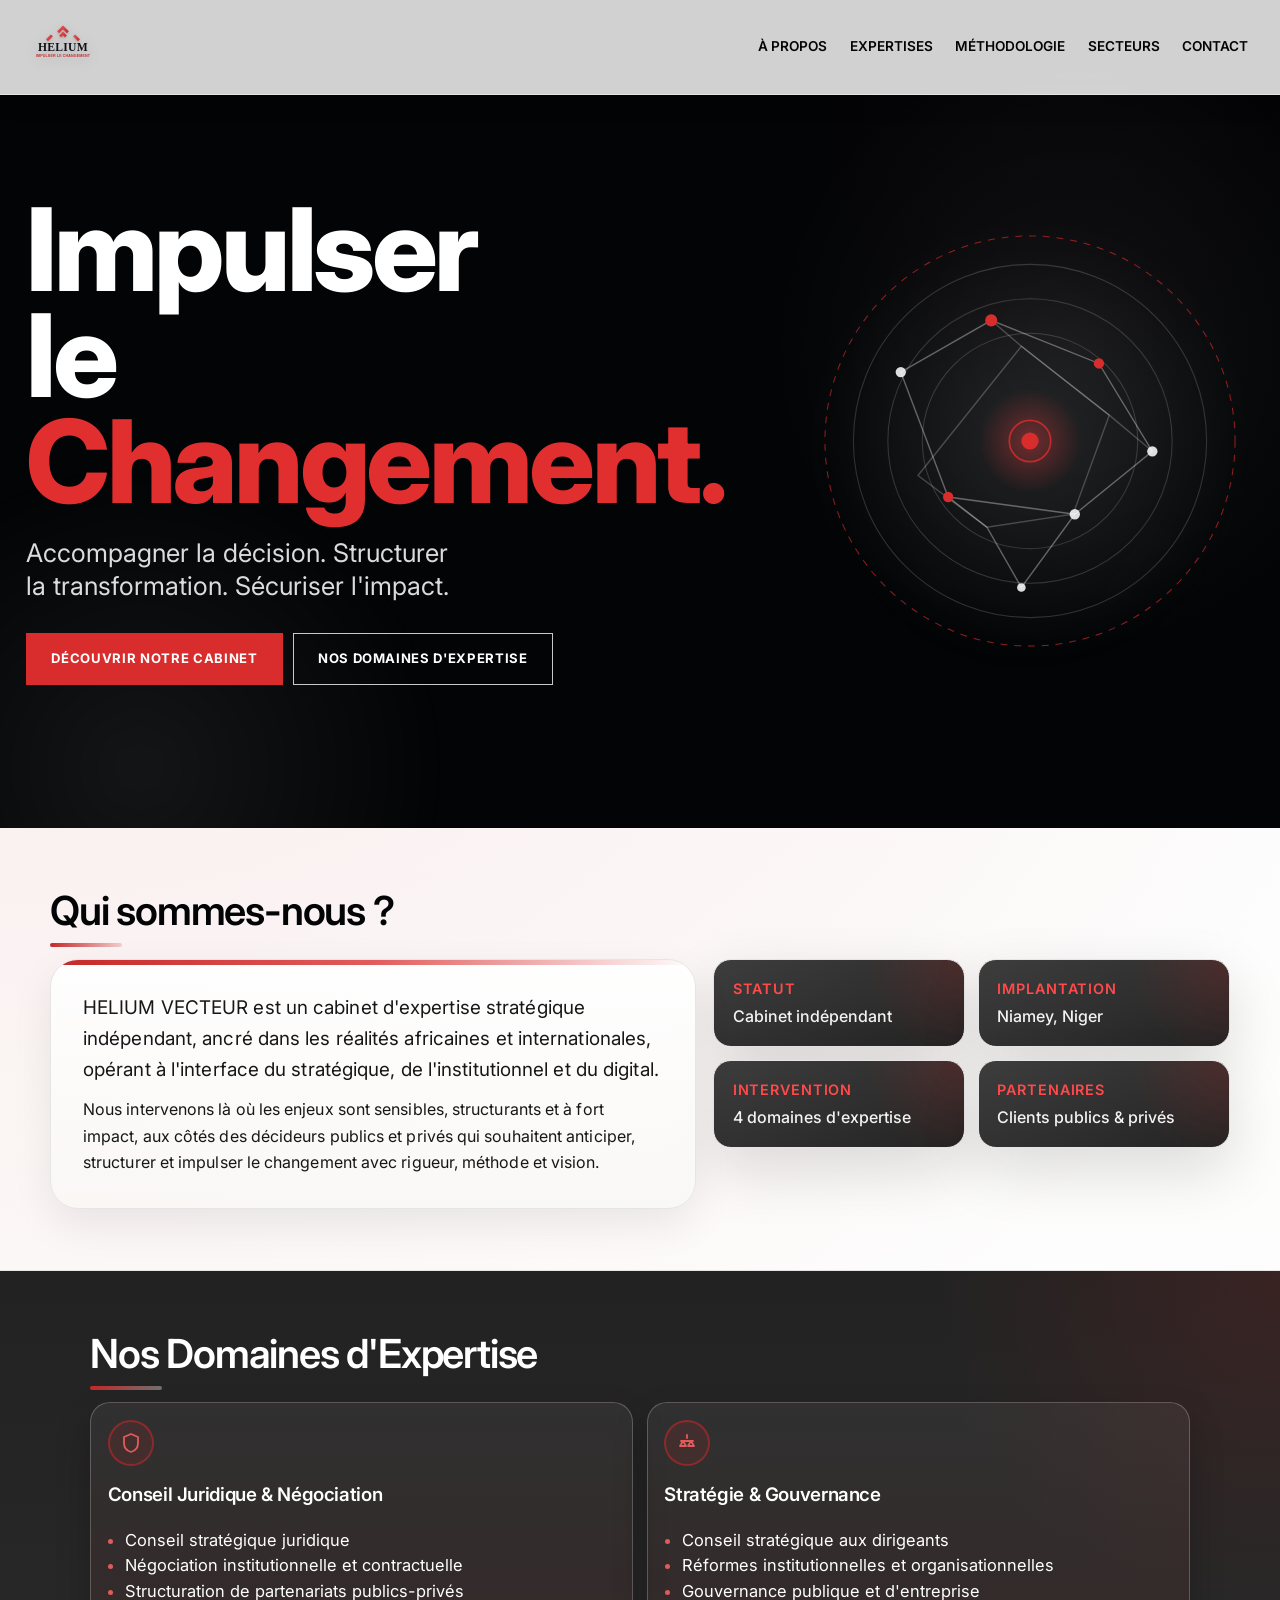
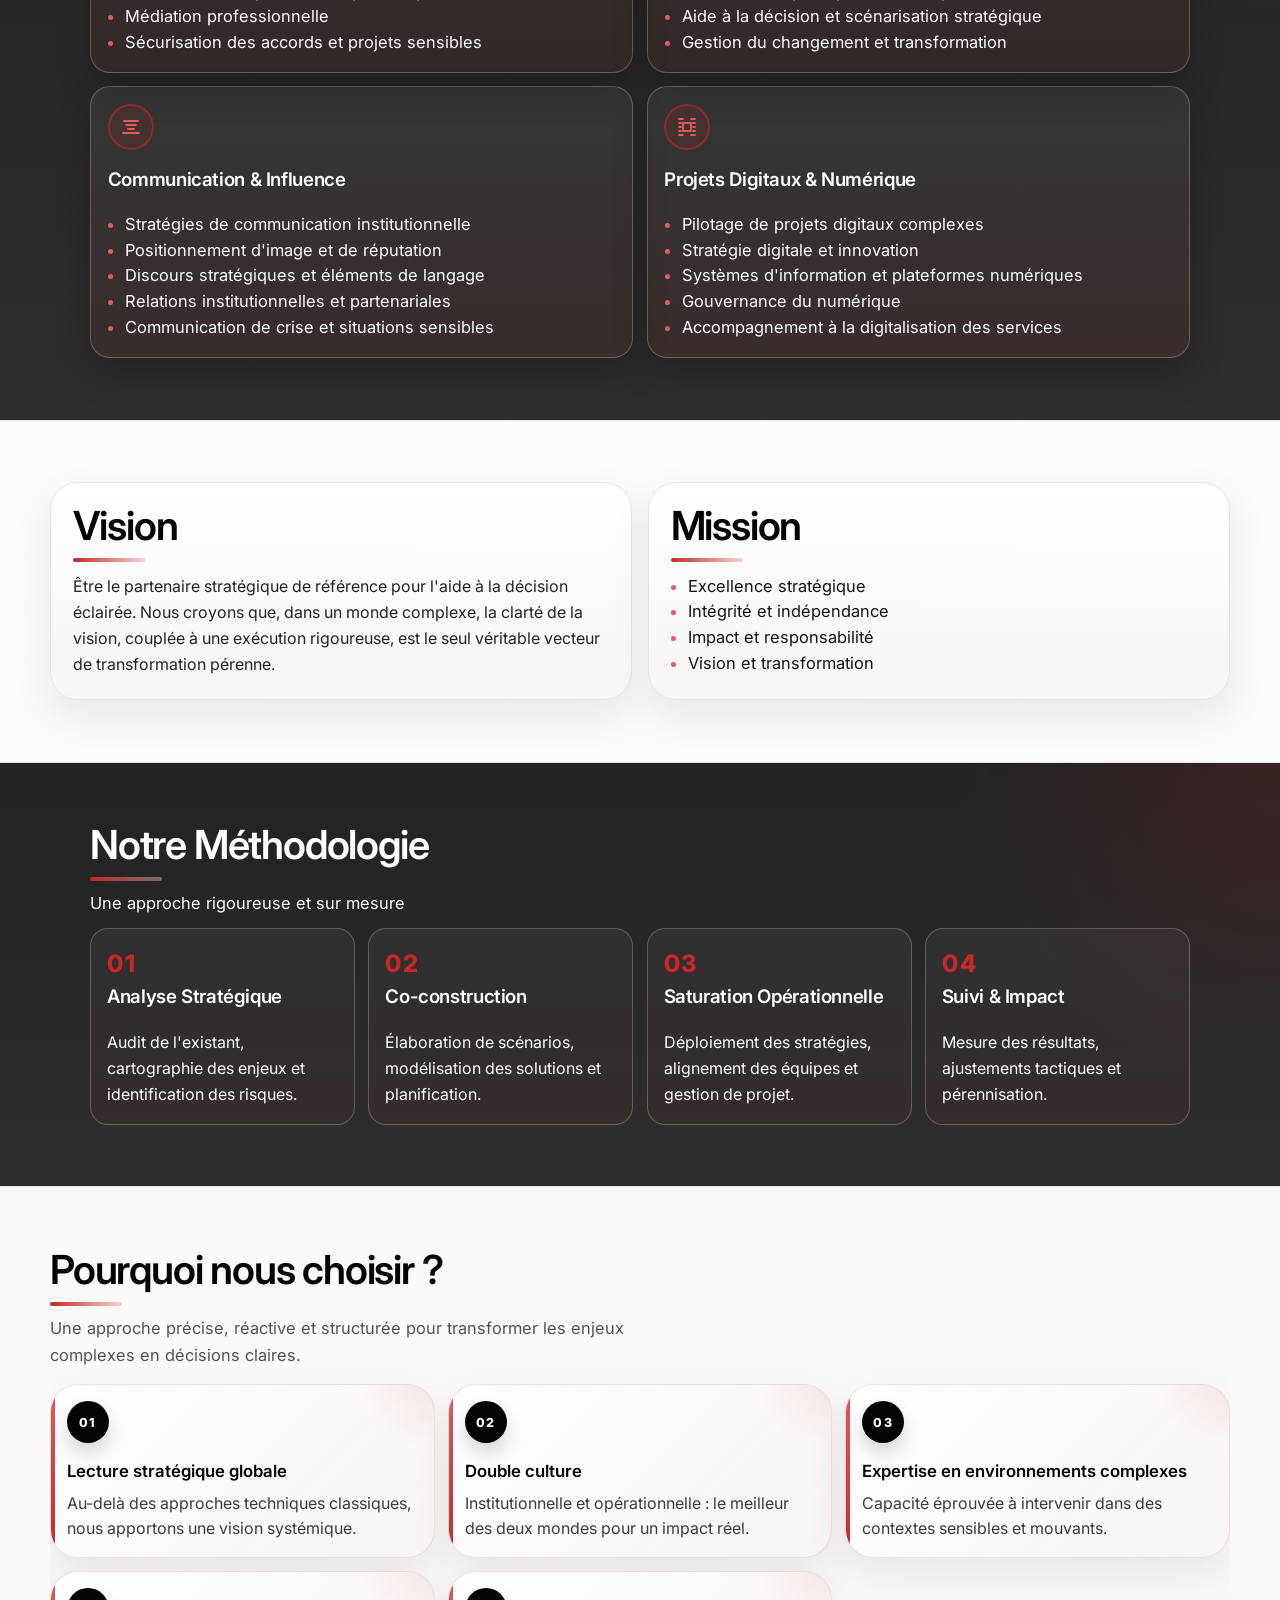
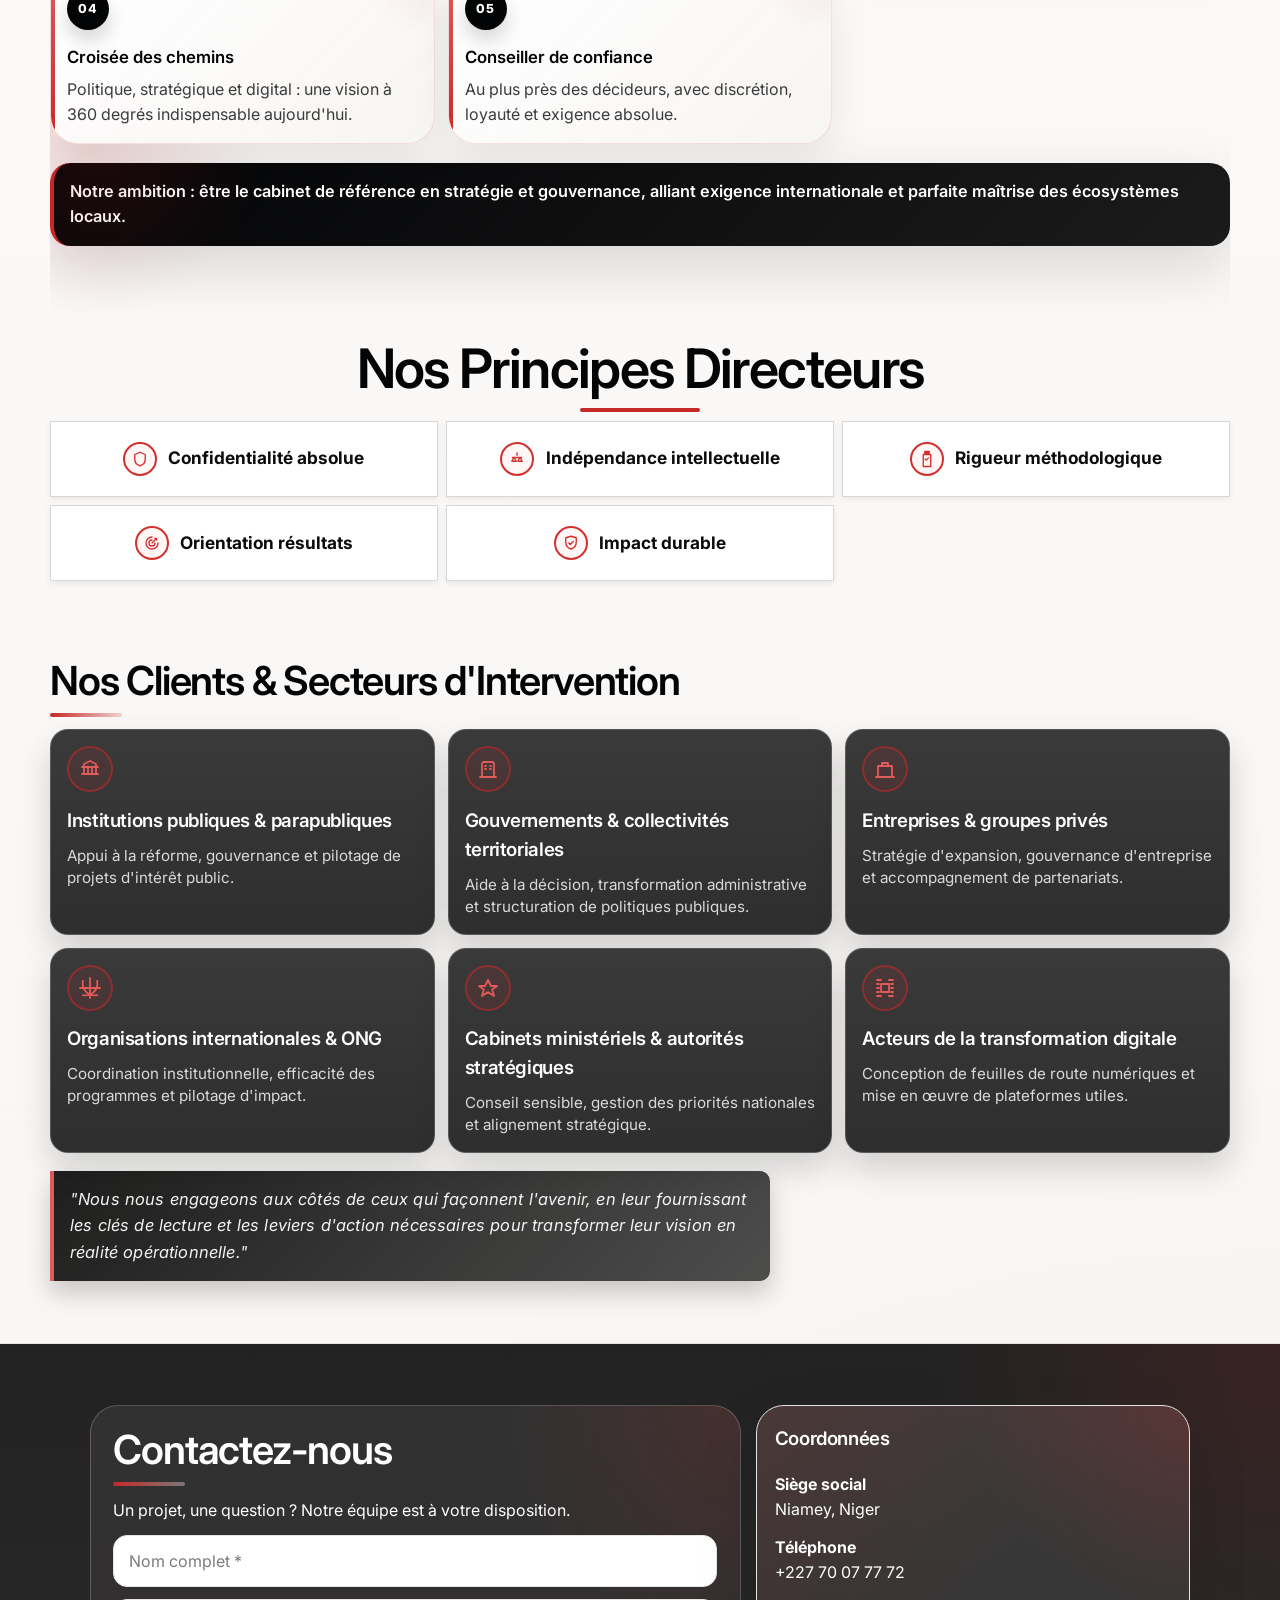
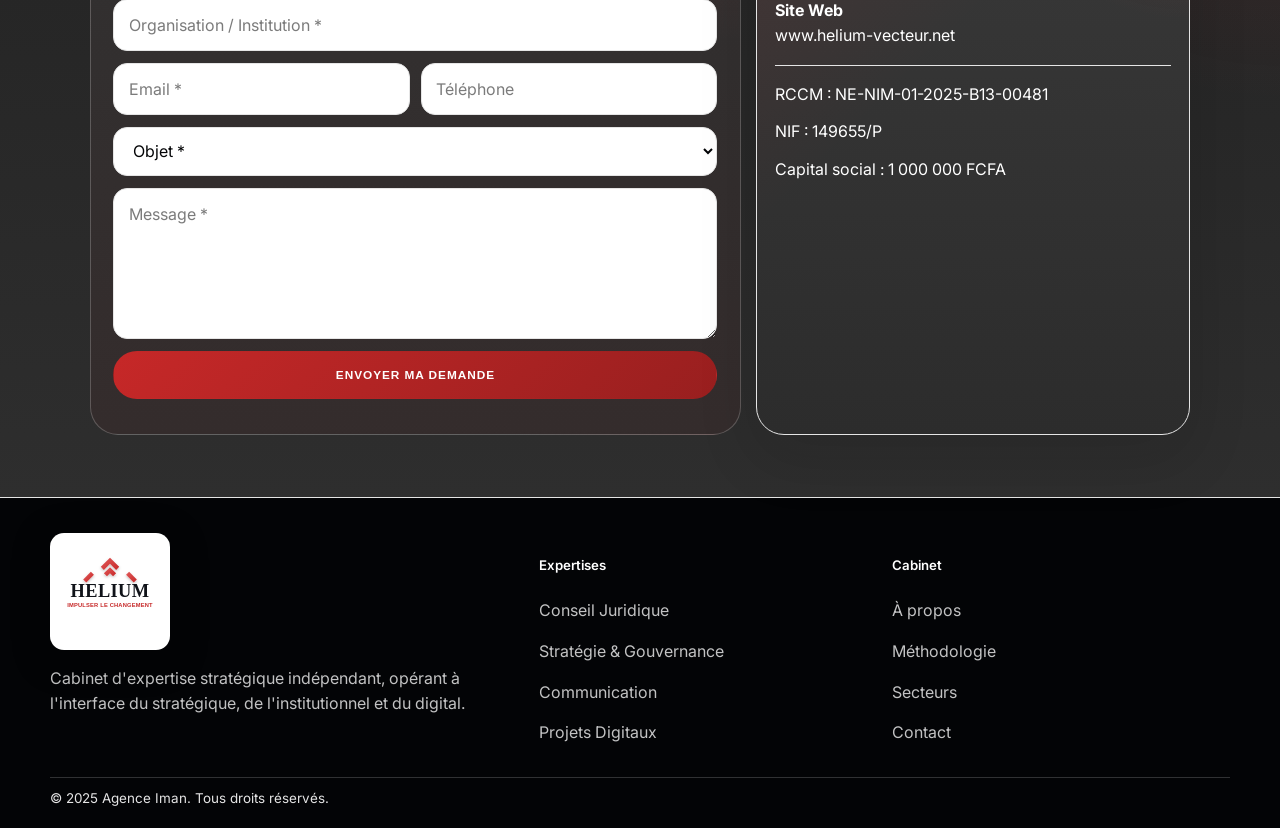
==== index.html @ 46fba385 "changement index" ====
<!doctype html>
<html lang="fr">
  <head>
    <meta charset="UTF-8" />
    <meta name="viewport" content="width=device-width, initial-scale=1.0" />
    <title>HELIUM VECTEUR</title>
    <meta name="description" content="HELIUM VECTEUR accompagne les institutions et entreprises en conseil stratégique, gouvernance, communication d'influence et transformation digitale." />
    <meta name="robots" content="index, follow" />
    <meta name="author" content="HELIUM VECTEUR" />
    <meta name="theme-color" content="#030406" />
    <meta property="og:type" content="website" />
    <meta property="og:locale" content="fr_FR" />
    <meta property="og:site_name" content="HELIUM VECTEUR" />
    <meta property="og:title" content="HELIUM VECTEUR | Conseil stratégique, gouvernance et projets digitaux" />
    <meta property="og:description" content="Cabinet d'expertise stratégique indépendant basé à Niamey, Niger." />
    <meta property="og:image" content="./logo-helium.svg" />
    <meta name="twitter:card" content="summary_large_image" />
    <meta name="twitter:title" content="HELIUM VECTEUR" />
    <meta name="twitter:description" content="Conseil stratégique, gouvernance et transformation digitale." />
    <meta name="twitter:image" content="./logo-helium.svg" />
    <link rel="canonical" href="https://www.helium-vecteur.net/" />
    <link rel="icon" type="image/svg+xml" href="./logo-helium.svg" />
    <link rel="shortcut icon" href="./logo-helium.svg" />
    <link rel="dns-prefetch" href="https://fonts.googleapis.com" />
    <link rel="dns-prefetch" href="https://fonts.gstatic.com" />
    <link rel="preconnect" href="https://fonts.googleapis.com" />
    <link rel="preconnect" href="https://fonts.gstatic.com" crossorigin />
    <link href="https://fonts.googleapis.com/css2?family=Inter:wght@400;600;700;800&display=swap" rel="stylesheet" />
    <link rel="stylesheet" href="./helium.css" />
  </head>
  <body>
    <a class="skip-link" href="#main-content">Aller au contenu principal</a>
    <header class="topbar">
      <div class="brand" aria-label="HELIUM VECTEUR">
        <img src="./logo-helium.svg" alt="Logo HELIUM" class="brand-logo" width="62" height="62" fetchpriority="high" decoding="async" />
      </div>
      <nav class="menu" id="menu" aria-label="Navigation principale">
        <a href="#about">À propos</a>
        <a href="#expertise">Expertises</a>
        <a href="#method">Méthodologie</a>
        <a href="#sectors">Secteurs</a>
        <a href="#contact">Contact</a>
      </nav>
      <button class="menu-btn" id="menuBtn" type="button" aria-label="Ouvrir le menu" aria-controls="menu" aria-expanded="false">=</button>
    </header>

    <main id="main-content">
      <section class="hero">
        <div class="hero-overlay"></div>
        <div class="hero-shell reveal">
          <div class="hero-copy">
            <h1>
              <span>Impulser</span>
              <span>le</span>
              <span class="hero-accent">Changement.</span>
            </h1>
            <p class="hero-lead">Accompagner la décision. Structurer la transformation. Sécuriser l'impact.</p>
            <div class="cta-row">
              <a href="#about" class="btn btn-solid">Découvrir notre cabinet</a>
              <a href="#expertise" class="btn btn-outline">Nos domaines d'expertise</a>
            </div>
          </div>
          <div class="hero-visual" aria-hidden="true">
            <svg viewBox="0 0 520 520" class="hero-network">
              <defs>
                <radialGradient id="heroGlow" cx="50%" cy="50%" r="50%">
                  <stop offset="0%" stop-color="#ff4040" stop-opacity="0.36" />
                  <stop offset="100%" stop-color="#ff4040" stop-opacity="0" />
                </radialGradient>
              </defs>
              <circle cx="260" cy="260" r="238" class="network-ring network-ring-main" />
              <circle cx="260" cy="260" r="205" class="network-ring" />
              <circle cx="260" cy="260" r="165" class="network-ring" />
              <circle cx="260" cy="260" r="125" class="network-ring" />
              <path d="M110 180 L215 120 L340 170 L402 272 L312 345 L165 325 Z" class="network-link" />
              <path d="M130 300 L210 360 L310 345 L352 230 L250 150 L130 300 Z" class="network-link network-link-soft" />
              <path d="M165 325 L210 360 L250 430 L312 345" class="network-link" />
              <path d="M215 120 L250 150 L352 230 L402 272" class="network-link network-link-soft" />
              <circle cx="260" cy="260" r="60" fill="url(#heroGlow)" />
              <circle cx="260" cy="260" r="24" class="network-target" />
              <circle cx="260" cy="260" r="10" class="network-node network-node-red" />
              <circle cx="110" cy="180" r="6" class="network-node" />
              <circle cx="215" cy="120" r="7" class="network-node network-node-red" />
              <circle cx="340" cy="170" r="6" class="network-node network-node-red" />
              <circle cx="402" cy="272" r="6" class="network-node" />
              <circle cx="312" cy="345" r="6" class="network-node" />
              <circle cx="165" cy="325" r="6" class="network-node network-node-red" />
              <circle cx="250" cy="430" r="5" class="network-node" />
            </svg>
          </div>
        </div>
      </section>

      <section id="about" class="block reveal">
        <h2>Qui sommes-nous ?</h2>
        <div class="about-grid">
          <div>
            <p>HELIUM VECTEUR est un cabinet d'expertise stratégique indépendant, ancré dans les réalités africaines et internationales, opérant à l'interface du stratégique, de l'institutionnel et du digital.</p>
            <p>Nous intervenons là où les enjeux sont sensibles, structurants et à fort impact, aux côtés des décideurs publics et privés qui souhaitent anticiper, structurer et impulser le changement avec rigueur, méthode et vision.</p>
          </div>
          <div class="stats">
            <article><h3>Statut</h3><p>Cabinet indépendant</p></article>
            <article><h3>Implantation</h3><p>Niamey, Niger</p></article>
            <article><h3>Intervention</h3><p>4 domaines d'expertise</p></article>
            <article><h3>Partenaires</h3><p>Clients publics & privés</p></article>
          </div>
        </div>
      </section>

      <section id="expertise" class="block reveal alt-bg">
        <h2>Nos Domaines d'Expertise</h2>
        <div class="card-grid">
          <article class="card">
            <span class="expert-icon" aria-hidden="true"><svg viewBox="0 0 24 24" class="section-icon-svg"><path d="M12 3l7 3v6c0 4.3-2.7 7.8-7 9-4.3-1.2-7-4.7-7-9V6l7-3z" fill="none" stroke="currentColor" stroke-width="1.8" stroke-linecap="round" stroke-linejoin="round"/></svg></span>
            <h3>Conseil Juridique & Négociation</h3>
            <ul>
              <li>Conseil stratégique juridique</li>
              <li>Négociation institutionnelle et contractuelle</li>
              <li>Structuration de partenariats publics-privés</li>
              <li>Médiation professionnelle</li>
              <li>Sécurisation des accords et projets sensibles</li>
            </ul>
          </article>
          <article class="card">
            <span class="expert-icon" aria-hidden="true"><svg viewBox="0 0 24 24" class="section-icon-svg"><path d="M12 4v3M6 10h12M8 10l-3 5h6l-3-5zm8 0l-3 5h6l-3-5z" fill="none" stroke="currentColor" stroke-width="1.8" stroke-linecap="round" stroke-linejoin="round"/></svg></span>
            <h3>Stratégie & Gouvernance</h3>
            <ul>
              <li>Conseil stratégique aux dirigeants</li>
              <li>Réformes institutionnelles et organisationnelles</li>
              <li>Gouvernance publique et d'entreprise</li>
              <li>Aide à la décision et scénarisation stratégique</li>
              <li>Gestion du changement et transformation</li>
            </ul>
          </article>
          <article class="card">
            <span class="expert-icon" aria-hidden="true"><svg viewBox="0 0 24 24" class="section-icon-svg"><path d="M5 6h14M7 10h10M9 14h6M4 18h16" fill="none" stroke="currentColor" stroke-width="1.8" stroke-linecap="round" stroke-linejoin="round"/></svg></span>
            <h3>Communication & Influence</h3>
            <ul>
              <li>Stratégies de communication institutionnelle</li>
              <li>Positionnement d'image et de réputation</li>
              <li>Discours stratégiques et éléments de langage</li>
              <li>Relations institutionnelles et partenariales</li>
              <li>Communication de crise et situations sensibles</li>
            </ul>
          </article>
          <article class="card">
            <span class="expert-icon" aria-hidden="true"><svg viewBox="0 0 24 24" class="section-icon-svg"><path d="M8 8h8v8H8zM4 4h4M16 4h4M4 20h4M16 20h4M4 8h2M4 12h2M4 16h2M18 8h2M18 12h2M18 16h2" fill="none" stroke="currentColor" stroke-width="1.8" stroke-linecap="round" stroke-linejoin="round"/></svg></span>
            <h3>Projets Digitaux & Numérique</h3>
            <ul>
              <li>Pilotage de projets digitaux complexes</li>
              <li>Stratégie digitale et innovation</li>
              <li>Systèmes d'information et plateformes numériques</li>
              <li>Gouvernance du numérique</li>
              <li>Accompagnement à la digitalisation des services</li>
            </ul>
          </article>
        </div>
      </section>

      <section class="vision block reveal">
        <div>
          <h2>Vision</h2>
          <p>Être le partenaire stratégique de référence pour l'aide à la décision éclairée. Nous croyons que, dans un monde complexe, la clarté de la vision, couplée à une exécution rigoureuse, est le seul véritable vecteur de transformation pérenne.</p>
        </div>
        <div>
          <h2>Mission</h2>
          <ul class="check-list">
            <li>Excellence stratégique</li>
            <li>Intégrité et indépendance</li>
            <li>Impact et responsabilité</li>
            <li>Vision et transformation</li>
          </ul>
        </div>
      </section>

      <section id="method" class="block reveal alt-bg">
        <h2>Notre Méthodologie</h2>
        <p class="subtitle">Une approche rigoureuse et sur mesure</p>
        <div class="steps">
          <article class="step"><span>01</span><h3>Analyse Stratégique</h3><p>Audit de l'existant, cartographie des enjeux et identification des risques.</p></article>
          <article class="step"><span>02</span><h3>Co-construction</h3><p>Élaboration de scénarios, modélisation des solutions et planification.</p></article>
          <article class="step"><span>03</span><h3>Saturation Opérationnelle</h3><p>Déploiement des stratégies, alignement des équipes et gestion de projet.</p></article>
          <article class="step"><span>04</span><h3>Suivi & Impact</h3><p>Mesure des résultats, ajustements tactiques et pérennisation.</p></article>
        </div>
      </section>

      <section class="block reveal why-section">
        <h2>Pourquoi nous choisir ?</h2>
        <p class="subtitle why-subtitle">Une approche précise, réactive et structurée pour transformer les enjeux complexes en décisions claires.</p>
        <div class="why-grid why-motion">
          <article class="why-card"><span class="why-index">01</span><h3>Lecture stratégique globale</h3><p>Au-delà des approches techniques classiques, nous apportons une vision systémique.</p></article>
          <article class="why-card"><span class="why-index">02</span><h3>Double culture</h3><p>Institutionnelle et opérationnelle : le meilleur des deux mondes pour un impact réel.</p></article>
          <article class="why-card"><span class="why-index">03</span><h3>Expertise en environnements complexes</h3><p>Capacité éprouvée à intervenir dans des contextes sensibles et mouvants.</p></article>
          <article class="why-card"><span class="why-index">04</span><h3>Croisée des chemins</h3><p>Politique, stratégique et digital : une vision à 360 degrés indispensable aujourd'hui.</p></article>
          <article class="why-card"><span class="why-index">05</span><h3>Conseiller de confiance</h3><p>Au plus près des décideurs, avec discrétion, loyauté et exigence absolue.</p></article>
        </div>
        <h3 class="ambition">Notre ambition : être le cabinet de référence en stratégie et gouvernance, alliant exigence internationale et parfaite maîtrise des écosystèmes locaux.</h3>
      </section>

      <section class="block reveal principles-section">
        <h2>Nos Principes Directeurs</h2>
        <div class="pill-grid principles-grid">
          <div class="pill principle-card">
            <span class="principle-icon" aria-hidden="true">
              <svg viewBox="0 0 24 24" class="principle-icon-svg"><path d="M12 3l7 3v6c0 4.3-2.7 7.8-7 9-4.3-1.2-7-4.7-7-9V6l7-3z" fill="none" stroke="currentColor" stroke-width="1.8" stroke-linecap="round" stroke-linejoin="round"/></svg>
            </span>
            Confidentialité absolue
          </div>
          <div class="pill principle-card">
            <span class="principle-icon" aria-hidden="true">
              <svg viewBox="0 0 24 24" class="principle-icon-svg"><path d="M12 4v3M6 10h12M8 10l-3 5h6l-3-5zm8 0l-3 5h6l-3-5z" fill="none" stroke="currentColor" stroke-width="1.8" stroke-linecap="round" stroke-linejoin="round"/></svg>
            </span>
            Indépendance intellectuelle
          </div>
          <div class="pill principle-card">
            <span class="principle-icon" aria-hidden="true">
              <svg viewBox="0 0 24 24" class="principle-icon-svg"><path d="M9 4h6M9 2h6v4H9zM7 6h10v16H7zM9.5 12l1.5 1.5 3-3" fill="none" stroke="currentColor" stroke-width="1.8" stroke-linecap="round" stroke-linejoin="round"/></svg>
            </span>
            Rigueur méthodologique
          </div>
          <div class="pill principle-card">
            <span class="principle-icon" aria-hidden="true">
              <svg viewBox="0 0 24 24" class="principle-icon-svg"><path d="M12 4a8 8 0 108 8" fill="none" stroke="currentColor" stroke-width="1.8" stroke-linecap="round" stroke-linejoin="round"/><path d="M12 8a4 4 0 104 4" fill="none" stroke="currentColor" stroke-width="1.8" stroke-linecap="round" stroke-linejoin="round"/><path d="M12 12l6-6M16 6h2v2" fill="none" stroke="currentColor" stroke-width="1.8" stroke-linecap="round" stroke-linejoin="round"/></svg>
            </span>
            Orientation résultats
          </div>
          <div class="pill principle-card">
            <span class="principle-icon" aria-hidden="true">
              <svg viewBox="0 0 24 24" class="principle-icon-svg"><path d="M12 20c4.5-1.6 7-5.4 7-9.5V5l-7-2-7 2v5.5c0 4.1 2.5 7.9 7 9.5z" fill="none" stroke="currentColor" stroke-width="1.8" stroke-linecap="round" stroke-linejoin="round"/><path d="M9 12l2 2 4-4" fill="none" stroke="currentColor" stroke-width="1.8" stroke-linecap="round" stroke-linejoin="round"/></svg>
            </span>
            Impact durable
          </div>
        </div>
      </section>

      <section id="sectors" class="block reveal">
        <h2>Nos Clients & Secteurs d'Intervention</h2>
        <div class="sector-grid">
          <article class="sector-card">
            <span class="sector-icon" aria-hidden="true"><svg viewBox="0 0 24 24" class="section-icon-svg"><path d="M4 10h16M6 10V7l6-3 6 3v3M6 10v7M10 10v7M14 10v7M18 10v7M4 17h16" fill="none" stroke="currentColor" stroke-width="1.8" stroke-linecap="round" stroke-linejoin="round"/></svg></span>
            <h3>Institutions publiques & parapubliques</h3>
            <p>Appui à la réforme, gouvernance et pilotage de projets d'intérêt public.</p>
          </article>
          <article class="sector-card">
            <span class="sector-icon" aria-hidden="true"><svg viewBox="0 0 24 24" class="section-icon-svg"><path d="M6 20V7a2 2 0 012-2h8a2 2 0 012 2v13M4 20h16M9 9h1M14 9h1M9 12h1M14 12h1" fill="none" stroke="currentColor" stroke-width="1.8" stroke-linecap="round" stroke-linejoin="round"/></svg></span>
            <h3>Gouvernements & collectivités territoriales</h3>
            <p>Aide à la décision, transformation administrative et structuration de politiques publiques.</p>
          </article>
          <article class="sector-card">
            <span class="sector-icon" aria-hidden="true"><svg viewBox="0 0 24 24" class="section-icon-svg"><path d="M3 20h18M5 20V9h14v11M9 9V6h6v3" fill="none" stroke="currentColor" stroke-width="1.8" stroke-linecap="round" stroke-linejoin="round"/></svg></span>
            <h3>Entreprises & groupes privés</h3>
            <p>Stratégie d'expansion, gouvernance d'entreprise et accompagnement de partenariats.</p>
          </article>
          <article class="sector-card">
            <span class="sector-icon" aria-hidden="true"><svg viewBox="0 0 24 24" class="section-icon-svg"><path d="M12 2v20M2 12h20M4.9 4.9a12 12 0 0014.2 14.2M19.1 4.9A12 12 0 014.9 19.1" fill="none" stroke="currentColor" stroke-width="1.8" stroke-linecap="round" stroke-linejoin="round"/></svg></span>
            <h3>Organisations internationales & ONG</h3>
            <p>Coordination institutionnelle, efficacité des programmes et pilotage d'impact.</p>
          </article>
          <article class="sector-card">
            <span class="sector-icon" aria-hidden="true"><svg viewBox="0 0 24 24" class="section-icon-svg"><path d="M12 4l3 6h6l-4.8 3.5L18 20l-6-4-6 4 1.8-6.5L3 10h6z" fill="none" stroke="currentColor" stroke-width="1.8" stroke-linecap="round" stroke-linejoin="round"/></svg></span>
            <h3>Cabinets ministériels & autorités stratégiques</h3>
            <p>Conseil sensible, gestion des priorités nationales et alignement stratégique.</p>
          </article>
          <article class="sector-card">
            <span class="sector-icon" aria-hidden="true"><svg viewBox="0 0 24 24" class="section-icon-svg"><path d="M8 8h8v8H8zM4 4h4M16 4h4M4 20h4M16 20h4M4 8h2M4 12h2M4 16h2M18 8h2M18 12h2M18 16h2" fill="none" stroke="currentColor" stroke-width="1.8" stroke-linecap="round" stroke-linejoin="round"/></svg></span>
            <h3>Acteurs de la transformation digitale</h3>
            <p>Conception de feuilles de route numériques et mise en œuvre de plateformes utiles.</p>
          </article>
        </div>
        <p class="quote">"Nous nous engageons aux côtés de ceux qui façonnent l'avenir, en leur fournissant les clés de lecture et les leviers d'action nécessaires pour transformer leur vision en réalité opérationnelle."</p>
      </section>

      <section id="contact" class="block reveal contact alt-bg">
        <div>
          <h2>Contactez-nous</h2>
          <p>Un projet, une question ? Notre équipe est à votre disposition.</p>
          <form class="contact-form" id="contactForm" action="https://formsubmit.co/iissaka@outlook.com" method="POST" aria-describedby="contactFeedback">
            <input type="hidden" name="_captcha" value="false" />
            <input type="hidden" name="_template" value="table" />
            <input type="hidden" name="_cc" value="ismail.issa@helium-vecteur.net" />
            <input type="hidden" name="_subject" id="contactMailSubject" value="[HELIUM] Nouvelle demande" />
            <input type="hidden" name="_replyto" id="contactReplyTo" value="" />
            <label class="visually-hidden" for="fullName">Nom complet</label>
            <input id="fullName" type="text" name="fullName" placeholder="Nom complet *" autocomplete="name" required />
            <label class="visually-hidden" for="organization">Organisation / Institution</label>
            <input id="organization" type="text" name="organization" placeholder="Organisation / Institution *" autocomplete="organization" required />
            <div class="inline">
              <label class="visually-hidden" for="email">Email</label>
              <input id="email" type="email" name="email" placeholder="Email *" autocomplete="email" required />
              <label class="visually-hidden" for="phone">Téléphone</label>
              <input id="phone" type="tel" name="phone" placeholder="Téléphone" autocomplete="tel" />
            </div>
            <label class="visually-hidden" for="subject">Objet</label>
            <select id="subject" name="subject" required>
              <option value="">Objet *</option>
              <option>Conseil stratégique</option>
              <option>Gouvernance</option>
              <option>Projet digital</option>
              <option>Partenariat</option>
            </select>
            <label class="visually-hidden" for="message">Message</label>
            <textarea id="message" name="message" placeholder="Message *" rows="5" required></textarea>
            <button type="submit" class="btn btn-solid">Envoyer ma demande</button>
            <p id="contactFeedback" class="contact-feedback" aria-live="polite" role="status"></p>
          </form>
        </div>

        <aside class="contact-card">
          <h3>Coordonnées</h3>
          <p><strong>Siège social</strong><br />Niamey, Niger</p>
          <p><strong>Téléphone</strong><br />+227 70 07 77 72</p>
          <p><strong>Site Web</strong><br />www.helium-vecteur.net</p>
          <hr />
          <p>RCCM : NE-NIM-01-2025-B13-00481</p>
          <p>NIF : 149655/P</p>
          <p>Capital social : 1 000 000 FCFA</p>
        </aside>
      </section>
    </main>

    <footer>
      <div class="footer-grid">
        <div>
          <img src="./logo-helium.svg" alt="Logo HELIUM" class="footer-logo" width="120" height="54" loading="lazy" decoding="async" />
          <p>Cabinet d'expertise stratégique indépendant, opérant à l'interface du stratégique, de l'institutionnel et du digital.</p>
        </div>
        <div>
          <h5>Expertises</h5>
          <p>Conseil Juridique</p>
          <p>Stratégie & Gouvernance</p>
          <p>Communication</p>
          <p>Projets Digitaux</p>
        </div>
        <div>
          <h5>Cabinet</h5>
          <p>À propos</p>
          <p>Méthodologie</p>
          <p>Secteurs</p>
          <p>Contact</p>
        </div>
      </div>
      <div class="copy">© 2025 Agence Iman. Tous droits réservés.</div>
    </footer>

    <script type="application/ld+json">
      {
        "@context": "https://schema.org",
        "@type": "Organization",
        "name": "HELIUM VECTEUR",
        "url": "https://www.helium-vecteur.net",
        "logo": "https://www.helium-vecteur.net/logo-helium.svg",
        "email": "ismail.issa@helium-vecteur.net",
        "telephone": "+22770077772",
        "address": {
          "@type": "PostalAddress",
          "addressLocality": "Niamey",
          "addressCountry": "NE"
        }
      }
    </script>

    <script src="./helium.js"></script>
  </body>
</html>
---- helium.css ----
:root {
  --helium-red: #c62828;
  --helium-red-deep: #991f1f;
  --helium-red-soft: #e25b5b;
  --helium-red-pale: #f8d9d9;
  --black-main: #030406;
  --black-soft: #030406;
  --white: #ffffff;
  --white-soft: #faf8f6;
  --anthracite: #2e2e2e;
  --anthracite-soft: #3a3a3a;
  --gray-light: #e5e5e5;
  --gray-mid: #b7b7b7;
  --text-900: #111317;
  --text-700: #2e2e2e;
  --line: #e5e5e5;
  --shadow-soft: 0 16px 40px rgba(11, 11, 11, 0.08);
  --shadow-card: 0 22px 60px rgba(11, 11, 11, 0.14);
  --radius-lg: 28px;
  --radius-md: 18px;
  --content-max: 1180px;
  --hero-max: 1040px;
  --red-glass-light: rgba(198, 40, 40, 0.08);
  --red-glass-mid: rgba(198, 40, 40, 0.12);
  --red-glass-strong: rgba(198, 40, 40, 0.18);
}

* {
  box-sizing: border-box;
}

html,
body {
  margin: 0;
  padding: 0;
  width: 100%;
  scroll-behavior: smooth;
  -webkit-text-size-adjust: 100%;
  overflow-x: clip;
}

body {
  background:
    radial-gradient(circle at top left, rgba(198, 40, 40, 0.12), transparent 28%),
    radial-gradient(circle at bottom right, rgba(198, 40, 40, 0.06), transparent 24%),
    linear-gradient(180deg, #ffffff 0%, #f7f5f3 100%);
  color: var(--text-900);
  font-family: "Inter", "Helvetica Neue", Arial, sans-serif;
  font-weight: 400;
  line-height: 1.55;
  text-rendering: optimizeLegibility;
  -webkit-font-smoothing: antialiased;
  -moz-osx-font-smoothing: grayscale;
  font-synthesis: none;
}

h2,
h3,
h4,
h5,
.brand,
.menu a {
  font-weight: 600;
}

a {
  color: inherit;
  text-decoration: none;
}

.skip-link {
  position: fixed;
  top: 0.5rem;
  left: 0.5rem;
  z-index: 999;
  padding: 0.55rem 0.8rem;
  border-radius: 10px;
  background: var(--black-main);
  color: var(--white);
  border: 1px solid rgba(255, 255, 255, 0.25);
  transform: translateY(-140%);
  transition: transform 0.2s ease;
}

.skip-link:focus-visible {
  transform: translateY(0);
}

.visually-hidden {
  position: absolute;
  width: 1px;
  height: 1px;
  padding: 0;
  margin: -1px;
  overflow: hidden;
  clip: rect(0, 0, 0, 0);
  white-space: nowrap;
  border: 0;
}

:focus-visible {
  outline: 3px solid rgba(198, 40, 40, 0.55);
  outline-offset: 2px;
}

::selection {
  background: var(--helium-red);
  color: var(--white);
}

img {
  max-width: 100%;
  display: block;
}

svg {
  max-width: 100%;
  height: auto;
}

.topbar {
  position: fixed;
  inset: 0 0 auto;
  z-index: 20;
  display: flex;
  align-items: center;
  justify-content: space-between;
  padding: 1rem clamp(1rem, 3vw, 2rem);
  backdrop-filter: blur(10px);
  background: rgba(255, 255, 255, 0.82);
  border-bottom: 1px solid var(--line);
  box-shadow: 0 8px 30px rgba(11, 11, 11, 0.04);
}

.brand {
  display: inline-flex;
  align-items: center;
  gap: 0.6rem;
  font-size: 0.9rem;
  letter-spacing: 0.28em;
  font-weight: 700;
  color: var(--helium-red);
}

.brand-logo {
  width: 62px;
  height: 62px;
  object-fit: contain;
  filter: drop-shadow(0 4px 7px rgba(0, 0, 0, 0.15));
}

.menu {
  display: flex;
  gap: 1.4rem;
  font-size: 0.85rem;
  text-transform: uppercase;
  align-items: center;
}

.menu a {
  position: relative;
  color: var(--black-soft);
}

.menu a:hover {
  color: var(--helium-red);
}

.menu a:focus-visible {
  color: var(--helium-red);
}

.menu a::after {
  content: "";
  position: absolute;
  left: 0;
  bottom: -4px;
  width: 100%;
  height: 2px;
  transform: scaleX(0);
  transform-origin: left;
  transition: transform 0.2s ease;
  background: var(--helium-red);
}

.menu a:hover::after {
  transform: scaleX(1);
}

.menu-btn {
  display: none;
  border: 1px solid var(--line);
  background: var(--white);
  color: var(--black-main);
  width: 38px;
  height: 38px;
  border-radius: 10px;
  font-size: 1.1rem;
  box-shadow: 0 8px 18px rgba(11, 11, 11, 0.08);
}

.hero {
  background: var(--black-main);
  min-height: 92vh;
  display: grid;
  align-items: center;
  padding: 7.6rem 1.25rem 4.2rem;
  position: relative;
  overflow: hidden;
}

.hero::before,
.hero::after {
  content: "";
  position: absolute;
  border-radius: 999px;
  pointer-events: none;
}

.hero::before {
  width: 760px;
  height: 760px;
  background: radial-gradient(circle, rgba(198, 40, 40, 0.2) 0%, transparent 70%);
  top: -260px;
  right: -220px;
  filter: blur(6px);
}

.hero::after {
  width: 640px;
  height: 640px;
  background: radial-gradient(circle, rgba(229, 229, 229, 0.08) 0%, transparent 68%);
  bottom: -260px;
  left: -180px;
  filter: blur(8px);
}

.hero-overlay {
  position: absolute;
  inset: 0;
  background:
    radial-gradient(circle at 84% 42%, rgba(255, 255, 255, 0.05), transparent 26%),
    linear-gradient(104deg, rgba(3, 4, 6, 0.98) 0%, rgba(3, 4, 6, 0.88) 56%, rgba(3, 4, 6, 0.98) 100%);
}

.hero-shell {
  position: relative;
  z-index: 1;
  width: min(1380px, 100% - 0.8rem);
  margin: 0 auto;
  display: grid;
  grid-template-columns: minmax(0, 1fr) minmax(300px, 470px);
  align-items: center;
  gap: clamp(1.2rem, 3vw, 2.8rem);
}

.hero-copy {
  color: var(--white);
  max-width: 700px;
}

.hero h1 {
  margin: 0;
  display: flex;
  flex-direction: column;
  gap: 0.02em;
  font-size: clamp(3.1rem, 9vw, 7.4rem);
  line-height: 0.9;
  letter-spacing: -0.03em;
  font-weight: 800;
  max-width: 8ch;
  text-wrap: balance;
}

.hero-accent {
  color: #e12f2f;
}

.hero-lead {
  max-width: 28ch;
  margin-top: 1.5rem;
  font-size: clamp(1.08rem, 2vw, 2.28rem);
  line-height: 1.28;
  color: rgba(255, 255, 255, 0.92);
  text-wrap: pretty;
}

.cta-row {
  margin-top: 1.85rem;
  display: flex;
  flex-wrap: wrap;
  gap: 0.65rem;
}

.hero .btn {
  border-radius: 0;
  min-height: 52px;
  padding: 0.92rem 1.5rem;
  border-width: 1px;
  font-size: 0.82rem;
  letter-spacing: 0.05em;
}

.hero .btn-solid {
  background: #d92c2c;
}

.hero .btn-outline {
  border-color: rgba(255, 255, 255, 0.78);
  background: transparent;
}

.hero-visual {
  position: relative;
  width: clamp(300px, 35vw, 470px);
  aspect-ratio: 1 / 1;
  justify-self: end;
  border-radius: 999px;
  display: grid;
  place-items: center;
  background: radial-gradient(circle, rgba(255, 255, 255, 0.1) 0%, rgba(3, 4, 6, 0) 70%);
}

.hero-network {
  width: 100%;
  height: 100%;
  filter: drop-shadow(0 14px 26px rgba(0, 0, 0, 0.38));
}

.network-ring {
  fill: none;
  stroke: rgba(255, 255, 255, 0.16);
  stroke-width: 1.2;
}

.network-ring-main {
  stroke: rgba(217, 44, 44, 0.65);
  stroke-dasharray: 8 8;
}

.network-link {
  fill: none;
  stroke: rgba(255, 255, 255, 0.34);
  stroke-width: 1.6;
}

.network-link-soft {
  stroke: rgba(255, 255, 255, 0.22);
}

.network-target {
  fill: none;
  stroke: rgba(217, 44, 44, 0.82);
  stroke-width: 2;
}

.network-node {
  fill: rgba(255, 255, 255, 0.86);
}

.network-node-red {
  fill: #d92c2c;
}

.btn {
  display: inline-flex;
  justify-content: center;
  align-items: center;
  border-radius: 999px;
  padding: 0.8rem 1.2rem;
  text-transform: uppercase;
  letter-spacing: 0.08em;
  font-size: 0.74rem;
  font-weight: 700;
  border: 1px solid transparent;
  min-height: 48px;
  transition: transform 0.2s ease, background-color 0.2s ease, border-color 0.2s ease, box-shadow 0.2s ease;
}

.btn:hover {
  transform: translateY(-3px);
  box-shadow: 0 14px 30px rgba(0, 0, 0, 0.18);
}

.btn:focus-visible {
  transform: none;
}

.btn-solid {
  background: linear-gradient(135deg, var(--helium-red) 0%, var(--helium-red-deep) 100%);
  color: var(--white);
}

.btn-outline {
  border-color: rgba(255, 255, 255, 0.45);
  color: var(--white);
  background: rgba(255, 255, 255, 0.04);
}

.btn-outline:hover {
  border-color: var(--white);
  background: rgba(255, 255, 255, 0.1);
}

.block {
  width: min(var(--content-max), 100% - 2.4rem);
  margin: 0 auto;
  padding: clamp(2.35rem, 5.2vw, 3.85rem) 0;
}

.block h2 {
  font-size: clamp(1.65rem, 4.2vw, 2.5rem);
  margin: 0 0 0.75rem;
  color: var(--black-main);
  letter-spacing: -0.03em;
  line-height: 1.05;
}

.block h2::after {
  content: "";
  display: block;
  width: 72px;
  height: 4px;
  margin-top: 0.7rem;
  border-radius: 999px;
  background: linear-gradient(90deg, var(--helium-red), rgba(198, 40, 40, 0.18));
}

.alt-bg h2::after {
  background: linear-gradient(90deg, var(--helium-red), rgba(255, 255, 255, 0.35));
}

.block > p,
.block li,
.block .quote {
  font-size: clamp(0.98rem, 1.3vw, 1.03rem);
}

main p {
  margin: 0 0 0.7rem;
  line-height: 1.62;
  text-wrap: pretty;
  color: rgba(11, 11, 11, 0.9);
}

main p:last-child {
  margin-bottom: 0;
}

.alt-bg p,
.sector-card p,
.contact-card p,
.hero-copy > p {
  color: rgba(255, 255, 255, 0.86);
}

.about-grid {
  display: grid;
  grid-template-columns: 1.25fr 1fr;
  gap: 1.1rem;
  align-items: start;
}

.about-grid > div:first-child {
  background:
    linear-gradient(180deg, rgba(255, 255, 255, 0.96), rgba(250, 248, 246, 0.92)),
    linear-gradient(135deg, var(--red-glass-light), transparent 55%);
  border: 1px solid var(--line);
  border-radius: var(--radius-lg);
  padding: clamp(1.25rem, 3vw, 2rem);
  box-shadow: var(--shadow-soft);
  position: relative;
  overflow: hidden;
}

.about-grid > div:first-child::before {
  content: "";
  position: absolute;
  inset: 0 0 auto 0;
  height: 5px;
  background: linear-gradient(90deg, var(--helium-red), var(--helium-red-soft), transparent);
}

.about-grid > div:first-child p:first-child {
  font-size: clamp(1.05rem, 1.9vw, 1.18rem);
}

.about-grid > div:first-child p {
  color: #171717;
  line-height: 1.65;
  letter-spacing: 0.005em;
}

.stats {
  display: grid;
  grid-template-columns: repeat(2, minmax(120px, 1fr));
  gap: 0.8rem;
}

.stats article {
  border: 1px solid var(--line);
  border-radius: var(--radius-md);
  background:
    radial-gradient(circle at top right, rgba(198, 40, 40, 0.2), transparent 38%),
    linear-gradient(155deg, #3d3d3d 0%, #232323 100%);
  color: var(--white);
  padding: 1.15rem;
  box-shadow: var(--shadow-card);
  transition: transform 0.2s ease, border-color 0.2s ease, background 0.25s ease, box-shadow 0.25s ease;
}

.stats article:hover,
.card:hover,
.step:hover,
.sector-card:hover,
.contact-card:hover {
  transform: translateY(-4px);
  border-color: rgba(198, 40, 40, 0.4);
}

.stats article:hover,
.card:hover,
.step:hover,
.sector-card:hover,
.contact-card:hover {
  background: linear-gradient(180deg, var(--helium-red-soft) 0%, var(--helium-red) 55%, var(--helium-red-deep) 100%);
  box-shadow: 0 26px 60px rgba(198, 40, 40, 0.28);
}

.stats article:hover h3,
.card:hover h3,
.step:hover span,
.sector-card:hover h3,
.contact-card:hover h3 {
  color: var(--white);
}

.stats h3 {
  margin: 0;
  font-size: 0.9rem;
  text-transform: uppercase;
  letter-spacing: 0.06em;
  color: #ff4a4a;
}

.stats p {
  margin: 0.3rem 0 0;
  color: rgba(255, 255, 255, 0.94);
  font-weight: 500;
  line-height: 1.4;
}

.alt-bg {
  width: 100%;
  max-width: none;
  padding-inline: max(calc((100% - 1100px) / 2), 1.2rem);
  background:
    radial-gradient(circle at right top, rgba(198, 40, 40, 0.14), transparent 24%),
    linear-gradient(180deg, #222222 0%, var(--anthracite) 100%);
  color: var(--white);
  border-top: 1px solid var(--line);
  border-bottom: 1px solid var(--line);
}

.alt-bg h2,
.alt-bg h3,
.alt-bg p,
.alt-bg li {
  color: var(--white);
}

.card-grid,
.why-grid,
.steps,
.sector-grid,
.pill-grid {
  display: grid;
  gap: 0.82rem;
}

.card-grid {
  grid-template-columns: repeat(2, minmax(250px, 1fr));
}

.card {
  background: linear-gradient(180deg, rgba(255, 255, 255, 0.06), rgba(198, 40, 40, 0.08));
  color: var(--white);
  border: 1px solid rgba(229, 229, 229, 0.26);
  border-radius: calc(var(--radius-md) + 2px);
  padding: 1.05rem;
  box-shadow: 0 16px 34px rgba(0, 0, 0, 0.22);
  transition: transform 0.2s ease, border-color 0.2s ease, background 0.25s ease, box-shadow 0.25s ease;
}

.expert-icon,
.sector-icon {
  width: 46px;
  height: 46px;
  display: inline-flex;
  align-items: center;
  justify-content: center;
  border-radius: 999px;
  border: 2px solid rgba(198, 40, 40, 0.55);
  background: rgba(198, 40, 40, 0.12);
  color: var(--helium-red-soft);
}

.section-icon-svg {
  width: 24px;
  height: 24px;
}

.card .expert-icon {
  margin-bottom: 0.9rem;
}

.card li::marker,
.check-list li::marker {
  color: var(--helium-red-soft);
}

.card h3,
.step h3,
.sector-card h3,
.contact-card h3 {
  margin-top: 0;
  letter-spacing: -0.02em;
}

.card ul {
  padding-left: 1.1rem;
  margin: 0.75rem 0 0;
}

.vision {
  display: grid;
  gap: 1rem;
  grid-template-columns: repeat(2, minmax(220px, 1fr));
}

.vision > div {
  padding: clamp(1rem, 2.1vw, 1.35rem);
  border: 1px solid var(--line);
  border-radius: var(--radius-lg);
  background:
    linear-gradient(180deg, rgba(255, 255, 255, 1), rgba(248, 246, 243, 0.96)),
    linear-gradient(135deg, rgba(198, 40, 40, 0.06), transparent 58%);
  box-shadow: var(--shadow-soft);
}

.check-list {
  margin: 0;
  padding-left: 1.1rem;
}

.subtitle {
  color: var(--gray-light);
  margin-top: -0.2rem;
}

.steps {
  grid-template-columns: repeat(4, minmax(170px, 1fr));
}

.step {
  background: linear-gradient(180deg, rgba(255, 255, 255, 0.045), rgba(198, 40, 40, 0.06));
  color: var(--white);
  border: 1px solid rgba(229, 229, 229, 0.26);
  border-radius: var(--radius-md);
  padding: 1rem;
  min-height: 100%;
  transition: transform 0.2s ease, border-color 0.2s ease, background 0.25s ease, box-shadow 0.25s ease;
}

.step span {
  display: inline-block;
  color: var(--helium-red);
  font-size: 1.5rem;
  font-weight: 800;
  letter-spacing: 0.08em;
}

.why-grid {
  grid-template-columns: repeat(3, minmax(220px, 1fr));
}

.why-section {
  position: relative;
  overflow: hidden;
}

.why-section::before {
  content: "";
  position: absolute;
  inset: auto auto 0 -140px;
  width: 360px;
  height: 360px;
  border-radius: 50%;
  background: radial-gradient(circle, rgba(198, 40, 40, 0.14) 0%, transparent 68%);
  pointer-events: none;
}

.why-subtitle {
  max-width: 64ch;
  margin-bottom: 1rem;
  color: rgba(11, 11, 11, 0.7);
}

.why-motion {
  position: relative;
}

.why-card {
  position: relative;
  overflow: hidden;
  border: 1px solid rgba(198, 40, 40, 0.14);
  border-radius: var(--radius-lg);
  background:
    linear-gradient(135deg, rgba(255, 255, 255, 0.98), rgba(247, 245, 243, 0.94)),
    linear-gradient(180deg, rgba(198, 40, 40, 0.04), transparent 60%);
  padding: 1rem 1rem 1rem 1rem;
  box-shadow: var(--shadow-soft);
  transform: translateY(0);
  transition: transform 0.28s ease, box-shadow 0.28s ease, border-color 0.28s ease, background 0.28s ease;
  animation: whyRise 0.72s cubic-bezier(0.2, 0.8, 0.2, 1) both;
}

.why-card::before {
  content: "";
  position: absolute;
  inset: 0 auto 0 0;
  width: 4px;
  background: linear-gradient(180deg, var(--helium-red-soft), var(--helium-red));
}

.why-card::after {
  content: "";
  position: absolute;
  width: 140px;
  height: 140px;
  right: -60px;
  top: -70px;
  border-radius: 50%;
  background: radial-gradient(circle, rgba(198, 40, 40, 0.12) 0%, transparent 62%);
  opacity: 0.7;
  transform: scale(1);
  transition: transform 0.4s ease, opacity 0.4s ease;
  pointer-events: none;
}

.why-card:hover {
  transform: translateY(-8px) scale(1.01);
  border-color: rgba(198, 40, 40, 0.35);
  box-shadow: 0 24px 52px rgba(11, 11, 11, 0.14);
  background:
    linear-gradient(135deg, rgba(255, 255, 255, 1), rgba(250, 248, 246, 0.98)),
    linear-gradient(180deg, rgba(198, 40, 40, 0.08), transparent 56%);
}

.why-card:hover::after {
  transform: scale(1.15);
  opacity: 1;
}

.why-index {
  display: inline-flex;
  align-items: center;
  justify-content: center;
  min-width: 42px;
  height: 42px;
  padding: 0 0.55rem;
  margin-bottom: 0.9rem;
  border-radius: 999px;
  background: var(--black-main);
  color: var(--white);
  font-size: 0.78rem;
  font-weight: 800;
  letter-spacing: 0.12em;
  box-shadow: 0 10px 18px rgba(11, 11, 11, 0.16);
}

.why-card h3 {
  margin: 0 0 0.45rem;
  color: var(--black-main);
  font-size: 1.05rem;
}

.why-card p {
  margin: 0;
  color: rgba(11, 11, 11, 0.8);
  line-height: 1.55;
}

.why-card:nth-child(1) {
  transform: translateY(0);
  animation-delay: 0.05s;
}

.why-card:nth-child(2) {
  transform: translateY(12px);
  animation-delay: 0.12s;
}

.why-card:nth-child(3) {
  transform: translateY(4px);
  animation-delay: 0.19s;
}

.why-card:nth-child(4) {
  transform: translateY(10px);
  animation-delay: 0.26s;
}

.why-card:nth-child(5) {
  transform: translateY(2px);
  animation-delay: 0.33s;
}

.why-card:hover:nth-child(2),
.why-card:hover:nth-child(4) {
  transform: translateY(-8px) scale(1.01);
}

@keyframes whyRise {
  from {
    opacity: 0;
    transform: translateY(18px) scale(0.98);
  }

  to {
    opacity: 1;
    transform: translateY(0) scale(1);
  }
}

.ambition {
  margin-top: 1.2rem;
  background: linear-gradient(135deg, var(--black-main) 0%, #1b1b1b 100%);
  color: var(--white);
  border-radius: calc(var(--radius-md) + 2px);
  padding: 1rem;
  font-size: 1.02rem;
  border-left: 4px solid var(--helium-red);
  box-shadow: var(--shadow-card);
}

.pill-grid {
  grid-template-columns: repeat(5, minmax(130px, 1fr));
}

.pill {
  border: 1px solid rgba(198, 40, 40, 0.28);
  border-radius: 999px;
  text-align: center;
  padding: 0.68rem 0.85rem;
  font-size: 0.9rem;
  background: linear-gradient(180deg, rgba(255, 255, 255, 0.07), rgba(198, 40, 40, 0.08));
  color: var(--white);
}

.principles-section {
  width: 100%;
  max-width: none;
  padding-inline: max(calc((100% - var(--content-max)) / 2), 1.2rem);
  background: transparent;
}

.principles-section.block {
  padding-top: clamp(0.65rem, 1.3vw, 1rem);
  padding-bottom: clamp(0.7rem, 1.4vw, 1.1rem);
}

.principles-section h2 {
  text-align: center;
  margin-bottom: 0.55rem;
  font-size: clamp(2.1rem, 4.8vw, 3.4rem);
}

.principles-section h2::after {
  margin-inline: auto;
  width: 120px;
  height: 4px;
  background: #c62828;
}

.principles-grid {
  grid-template-columns: repeat(3, minmax(220px, 1fr));
  gap: 0.52rem;
}

.principle-card {
  background: #ffffff;
  color: #0b0b0b;
  border: 1px solid #d8d8d8;
  border-radius: 0;
  min-height: 76px;
  display: flex;
  align-items: center;
  justify-content: center;
  gap: 0.7rem;
  font-size: clamp(0.98rem, 1.35vw, 1.45rem);
  font-weight: 700;
  box-shadow: 0 2px 6px rgba(11, 11, 11, 0.08);
  text-align: left;
  padding: 0.6rem 0.8rem;
}

.principle-icon {
  width: 34px;
  height: 34px;
  border: 2px solid #d32f2f;
  border-radius: 999px;
  display: inline-flex;
  align-items: center;
  justify-content: center;
  color: #d32f2f;
  background: #fff6f6;
  line-height: 1;
  flex: 0 0 auto;
}

.principle-icon-svg {
  width: 18px;
  height: 18px;
}

.principle-card:hover {
  background: #ffffff;
  color: #0b0b0b;
  box-shadow: 0 10px 20px rgba(11, 11, 11, 0.11);
  border-color: #d32f2f;
}

.principle-card:hover .principle-icon {
  background: #d32f2f;
  color: #ffffff;
}

.sector-grid {
  grid-template-columns: repeat(3, minmax(220px, 1fr));
}

.sector-card {
  border: 1px solid rgba(229, 229, 229, 0.2);
  border-radius: var(--radius-md);
  background: linear-gradient(180deg, #3a3a3a 0%, #2e2e2e 100%);
  color: var(--white);
  padding: 1rem;
  box-shadow: 0 16px 32px rgba(11, 11, 11, 0.16);
  transition: transform 0.2s ease, border-color 0.2s ease, background 0.25s ease, box-shadow 0.25s ease;
}

.sector-card .sector-icon {
  margin-bottom: 0.85rem;
}

.sector-card h3 {
  margin-bottom: 0.6rem;
}

.sector-card p {
  margin: 0;
  color: rgba(255, 255, 255, 0.82);
  font-size: 0.95rem;
  line-height: 1.45;
}

.card:hover .expert-icon,
.sector-card:hover .sector-icon {
  border-color: rgba(255, 255, 255, 0.88);
  background: rgba(255, 255, 255, 0.14);
  color: #ffffff;
}

.quote {
  margin-top: 1.1rem;
  font-style: italic;
  color: rgba(255, 255, 255, 0.95);
  max-width: 72ch;
  padding: 0.95rem 1rem;
  border-left: 4px solid var(--helium-red-soft);
  background: linear-gradient(135deg, rgba(11, 11, 11, 0.92), rgba(11, 11, 11, 0.72));
  border-radius: 0 10px 10px 0;
  box-shadow: 0 12px 24px rgba(11, 11, 11, 0.2);
  letter-spacing: 0.01em;
}

.contact {
  display: grid;
  grid-template-columns: 1.2fr 0.8fr;
  gap: 0.95rem;
}

.contact > div:first-child,
.contact-card {
  border-radius: var(--radius-lg);
}

.contact > div:first-child {
  padding: clamp(1rem, 2.2vw, 1.4rem);
  background:
    radial-gradient(circle at top right, rgba(198, 40, 40, 0.14), transparent 26%),
    linear-gradient(180deg, rgba(255, 255, 255, 0.065), rgba(198, 40, 40, 0.05));
  border: 1px solid rgba(229, 229, 229, 0.24);
}

.contact-form {
  display: grid;
  gap: 0.72rem;
}

.contact-feedback {
  margin: 0.1rem 0 0;
  font-size: 0.92rem;
  color: rgba(255, 255, 255, 0.9);
}

.contact-feedback.is-error {
  color: #ffd7d7;
}

.contact-feedback.is-success {
  color: #ffffff;
}

.contact-form button:disabled {
  opacity: 0.72;
  cursor: wait;
  transform: none;
  box-shadow: none;
}

input,
select,
textarea {
  width: 100%;
  border: 1px solid var(--gray-light);
  border-radius: 14px;
  background: var(--white);
  padding: 0.8rem 0.9rem;
  color: var(--black-main);
  font: inherit;
  transition: border-color 0.2s ease, box-shadow 0.2s ease, transform 0.2s ease;
}

input::placeholder,
textarea::placeholder {
  color: #7b7b7b;
}

input:focus,
select:focus,
textarea:focus {
  outline: none;
  border-color: rgba(198, 40, 40, 0.65);
  box-shadow: 0 0 0 4px rgba(198, 40, 40, 0.12);
}

.inline {
  display: grid;
  grid-template-columns: 1fr 1fr;
  gap: 0.7rem;
}

.contact-card {
  border: 1px solid var(--line);
  background:
    radial-gradient(circle at top right, rgba(198, 40, 40, 0.22), transparent 28%),
    linear-gradient(180deg, #3a3a3a 0%, #2c2c2c 100%);
  color: var(--white);
  padding: 1.1rem;
  box-shadow: var(--shadow-card);
  position: relative;
  overflow: hidden;
  transition: transform 0.2s ease, border-color 0.2s ease, background 0.25s ease, box-shadow 0.25s ease;
}

.contact-card::before {
  content: "";
  position: absolute;
  inset: 0;
  background: linear-gradient(135deg, rgba(198, 40, 40, 0.12), transparent 40%);
  pointer-events: none;
}

.contact-card > * {
  position: relative;
  z-index: 1;
}

.contact-card hr {
  border: 0;
  border-top: 1px solid var(--line);
  margin: 1rem 0;
}

footer {
  background: var(--black-main);
  color: var(--white);
  padding: 2.2rem 1.2rem 1.2rem;
}

.footer-grid {
  width: min(var(--content-max), 100%);
  margin: 0 auto;
  display: grid;
  grid-template-columns: 1.4fr 1fr 1fr;
  gap: 1rem;
}

.footer-grid p {
  color: rgba(255, 255, 255, 0.76);
}

.footer-logo {
  width: 120px;
  height: auto;
  margin-bottom: 0.5rem;
  padding: 0.55rem 0.65rem;
  background: #ffffff;
  border-radius: 14px;
  border: 1px solid rgba(255, 255, 255, 0.22);
  filter: drop-shadow(0 8px 18px rgba(0, 0, 0, 0.28));
}

footer h4,
footer h5 {
  color: var(--white);
}

footer h4 {
  position: relative;
}

footer h4::after {
  content: "";
  display: block;
  width: 64px;
  height: 3px;
  margin-top: 0.65rem;
  background: var(--helium-red);
  border-radius: 999px;
}

.copy {
  width: min(var(--content-max), 100%);
  margin: 1rem auto 0;
  border-top: 1px solid rgba(255, 255, 255, 0.18);
  padding-top: 0.6rem;
  font-size: 0.84rem;
  color: var(--gray-light);
}

@media (min-width: 1600px) {
  :root {
    --content-max: 1380px;
    --hero-max: 1240px;
  }

  body {
    font-size: 17px;
  }

  .topbar {
    padding-inline: clamp(1.5rem, 4vw, 3rem);
  }

  .hero {
    padding-top: 8.4rem;
    padding-bottom: 4.8rem;
  }

  .hero-shell {
    width: min(1540px, 100% - 1rem);
    grid-template-columns: minmax(560px, 1fr) minmax(360px, 560px);
  }

  .hero h1 {
    font-size: clamp(4.8rem, 5.8vw, 7.2rem);
  }

  .hero-lead {
    font-size: clamp(1.2rem, 1.35vw, 1.45rem);
  }

  .block h2 {
    font-size: clamp(2.4rem, 3vw, 3.2rem);
  }

  .card-grid {
    grid-template-columns: repeat(4, minmax(240px, 1fr));
  }

  .why-grid {
    grid-template-columns: repeat(5, minmax(180px, 1fr));
  }

  .sector-grid {
    grid-template-columns: repeat(3, minmax(260px, 1fr));
  }
}

@media (min-width: 2200px) {
  :root {
    --content-max: 1680px;
    --hero-max: 1440px;
  }

  body {
    font-size: 18px;
  }

  .topbar {
    padding-inline: 3.4rem;
  }

  .menu {
    gap: 1.8rem;
    font-size: 0.92rem;
  }

  .hero {
    padding-top: 9rem;
    padding-bottom: 5.2rem;
  }

  .hero-shell {
    width: min(1760px, 100% - 1rem);
    grid-template-columns: minmax(640px, 1fr) minmax(420px, 640px);
  }

  .hero h1 {
    font-size: clamp(6rem, 5vw, 8.1rem);
  }

  .hero-lead {
    font-size: clamp(1.28rem, 1.4vw, 1.55rem);
  }

  .block {
    padding-block: 5rem;
  }

  .block h2 {
    font-size: 3.35rem;
  }

  .stats,
  .card-grid,
  .steps,
  .sector-grid,
  .pill-grid {
    gap: 1.1rem;
  }

  .card,
  .step,
  .sector-card,
  .contact-card,
  .about-grid > div:first-child,
  .vision > div,
  .contact > div:first-child {
    padding: 1.35rem;
  }

  .footer-grid {
    grid-template-columns: 1.6fr 1fr 1fr;
    gap: 2rem;
  }
}

.reveal {
  opacity: 0;
  transform: translateY(24px);
  transition: opacity 0.65s ease, transform 0.65s ease;
}

.reveal.in-view {
  opacity: 1;
  transform: translateY(0);
}

@media (prefers-reduced-motion: reduce) {
  * {
    scroll-behavior: auto;
  }

  .reveal,
  .btn,
  .stats article,
  .card,
  .step,
  .sector-card,
  .contact-card {
    transition: none;
  }
}

@media (max-width: 1200px) {
  .hero-shell {
    width: min(100%, 1050px);
    grid-template-columns: minmax(0, 1fr) minmax(260px, 360px);
    gap: 1rem;
  }

  .hero h1 {
    font-size: clamp(2.8rem, 8vw, 5.2rem);
  }

  .hero-lead {
    max-width: 36ch;
    font-size: clamp(1rem, 1.8vw, 1.25rem);
  }

  .steps {
    grid-template-columns: repeat(2, minmax(220px, 1fr));
  }

  .pill-grid {
    grid-template-columns: repeat(3, minmax(160px, 1fr));
  }
}

@media (max-width: 980px) {
  .about-grid,
  .contact,
  .vision {
    grid-template-columns: 1fr;
  }

  .card-grid,
  .why-grid,
  .sector-grid {
    grid-template-columns: 1fr;
  }

  .principles-grid {
    grid-template-columns: 1fr 1fr;
  }

  .hero {
    min-height: auto;
    padding: 7.2rem 1rem 3.5rem;
  }

  .hero-shell {
    width: min(100%, 920px);
    grid-template-columns: 1fr;
    gap: 1.3rem;
  }

  .hero-copy {
    max-width: none;
  }

  .hero-visual {
    justify-self: center;
    width: min(74vw, 390px);
  }

  .hero::before,
  .hero::after {
    opacity: 0.55;
    filter: blur(5px);
  }

  .footer-grid {
    grid-template-columns: 1fr 1fr;
  }

  .menu-btn {
    display: inline-grid;
    place-items: center;
  }

  .menu {
    position: absolute;
    top: 62px;
    right: 1rem;
    left: 1rem;
    flex-direction: column;
    gap: 0.6rem;
    max-height: calc(100vh - 84px);
    overflow-y: auto;
    -webkit-overflow-scrolling: touch;
    background:
      linear-gradient(180deg, rgba(255, 255, 255, 0.95), rgba(255, 255, 255, 0.92)),
      linear-gradient(135deg, rgba(198, 40, 40, 0.14), transparent 55%);
    border: 1px solid var(--line);
    padding: 1rem;
    border-radius: 16px;
    opacity: 0;
    transform: translateY(-8px) scale(0.96);
    pointer-events: none;
    transition: opacity 0.18s ease, transform 0.18s ease;
    box-shadow: var(--shadow-card);
  }

  .menu.open {
    opacity: 1;
    transform: translateY(0) scale(1);
    pointer-events: auto;
  }
}

@media (max-width: 768px) {
  .topbar {
    padding: 0.85rem 1rem;
  }

  .brand {
    letter-spacing: 0.18em;
    font-size: 0.82rem;
  }

  .brand-logo {
    width: 48px;
    height: 48px;
  }

  .hero {
    min-height: auto;
    padding: 6.2rem 0.8rem 2.4rem;
  }

  .hero h1 {
    max-width: none;
    font-size: clamp(2.2rem, 13vw, 4rem);
  }

  .hero-lead {
    margin-top: 1rem;
    max-width: 34ch;
    font-size: 0.98rem;
  }

  .hero .btn {
    min-height: 44px;
    padding: 0.7rem 0.95rem;
    font-size: 0.72rem;
  }

  .hero-visual {
    width: min(86vw, 300px);
  }

  .hero-network {
    filter: drop-shadow(0 10px 18px rgba(0, 0, 0, 0.3));
  }

  .why-section::before {
    width: 220px;
    height: 220px;
    left: -80px;
    bottom: -90px;
  }

  .why-subtitle {
    margin-bottom: 0.8rem;
    font-size: 0.98rem;
  }

  .why-grid {
    gap: 0.7rem;
  }

  .why-card {
    padding: 0.9rem;
  }

  .why-index {
    min-width: 38px;
    height: 38px;
    margin-bottom: 0.7rem;
  }

  .why-card h3 {
    font-size: 1rem;
  }

  .why-card p {
    font-size: 0.95rem;
  }

  .block {
    width: min(100% - 1.2rem, 1100px);
  }

  .about-grid > div:first-child,
  .vision > div,
  .contact > div:first-child,
  .contact-card {
    padding: 0.95rem;
  }

  .stats {
    grid-template-columns: 1fr 1fr;
  }

  .why-card,
  .why-card:nth-child(2),
  .why-card:nth-child(3),
  .why-card:nth-child(4),
  .why-card:nth-child(5) {
    transform: none;
    animation: none;
  }

  .why-section::before {
    opacity: 0.45;
  }

  .steps,
  .pill-grid,
  .footer-grid {
    grid-template-columns: 1fr;
  }

  .principle-card {
    min-height: 72px;
    font-size: 0.95rem;
    justify-content: flex-start;
    padding-inline: 0.7rem;
  }

  .principles-section h2::after {
    width: 86px;
  }
}

@media (max-width: 640px) {
  .hero {
    padding: 5.8rem 0.75rem 2.1rem;
  }

  .inline,
  .steps {
    grid-template-columns: 1fr;
  }

  .stats,
  .pill-grid {
    grid-template-columns: 1fr;
  }

  .cta-row {
    flex-direction: column;
  }

  .btn {
    width: 100%;
  }

  .hero-visual {
    display: none;
  }

  .hero-copy {
    max-width: 100%;
  }

  .hero h1 {
    gap: 0;
    line-height: 0.94;
  }

  .hero-lead {
    max-width: 100%;
    line-height: 1.42;
  }

  .why-section {
    padding-top: 2.1rem;
    padding-bottom: 2.2rem;
  }

  .why-subtitle {
    margin-bottom: 0.7rem;
    font-size: 0.94rem;
  }

  .why-grid {
    gap: 0.55rem;
  }

  .why-card {
    padding: 0.82rem;
    border-radius: 16px;
  }

  .why-card h3 {
    margin-bottom: 0.35rem;
    font-size: 0.98rem;
  }

  .why-card p {
    font-size: 0.9rem;
    line-height: 1.45;
  }

  .why-index {
    min-width: 34px;
    height: 34px;
    margin-bottom: 0.55rem;
    font-size: 0.7rem;
  }

  .why-section::before {
    width: 170px;
    height: 170px;
    left: -90px;
    bottom: -95px;
  }

  .why-motion {
    gap: 0.55rem;
  }

  .why-card,
  .why-card:nth-child(2),
  .why-card:nth-child(3),
  .why-card:nth-child(4),
  .why-card:nth-child(5) {
    transform: none;
    animation: none;
  }

  .quote {
    padding: 0.8rem 0.85rem;
  }

  .block h2 {
    margin-bottom: 0.55rem;
  }
}

@media (max-width: 420px) {
  .menu {
    top: 58px;
    right: 0.65rem;
    left: 0.65rem;
    padding: 0.85rem;
  }

  .hero h1 {
    font-size: clamp(1.9rem, 13vw, 2.7rem);
  }

  .topbar {
    padding-inline: 0.65rem;
  }

  .brand-logo {
    width: 42px;
    height: 42px;
  }

  .block h2 {
    font-size: 1.55rem;
  }

  .why-subtitle {
    font-size: 0.9rem;
  }

  .why-card {
    padding: 0.75rem;
  }

  .why-card h3 {
    font-size: 0.93rem;
  }

  .why-card p {
    font-size: 0.88rem;
  }

  .why-index {
    min-width: 30px;
    height: 30px;
    font-size: 0.66rem;
  }
}

@media (max-width: 360px) {
  .topbar {
    padding: 0.7rem 0.55rem;
  }

  .brand-logo {
    width: 36px;
    height: 36px;
  }

  .menu-btn {
    width: 34px;
    height: 34px;
    font-size: 1rem;
  }

  .hero {
    padding: 5.4rem 0.6rem 1.8rem;
  }

  .hero h1 {
    font-size: clamp(1.7rem, 14vw, 2.4rem);
  }

  .hero-lead {
    font-size: 0.9rem;
  }

  .hero .btn {
    font-size: 0.68rem;
    min-height: 42px;
    padding: 0.68rem 0.85rem;
  }

  .block {
    width: min(100% - 0.75rem, 1100px);
    padding: 2rem 0;
  }

  .block h2 {
    font-size: 1.4rem;
  }

  .why-section {
    padding-top: 1.8rem;
    padding-bottom: 1.9rem;
  }

  .why-card {
    padding: 0.68rem;
  }

  .why-card h3 {
    font-size: 0.9rem;
  }

  .why-card p {
    font-size: 0.84rem;
  }

  .why-index {
    min-width: 28px;
    height: 28px;
    font-size: 0.62rem;
  }

  .principle-card {
    min-height: 66px;
    font-size: 0.9rem;
    gap: 0.55rem;
  }
}
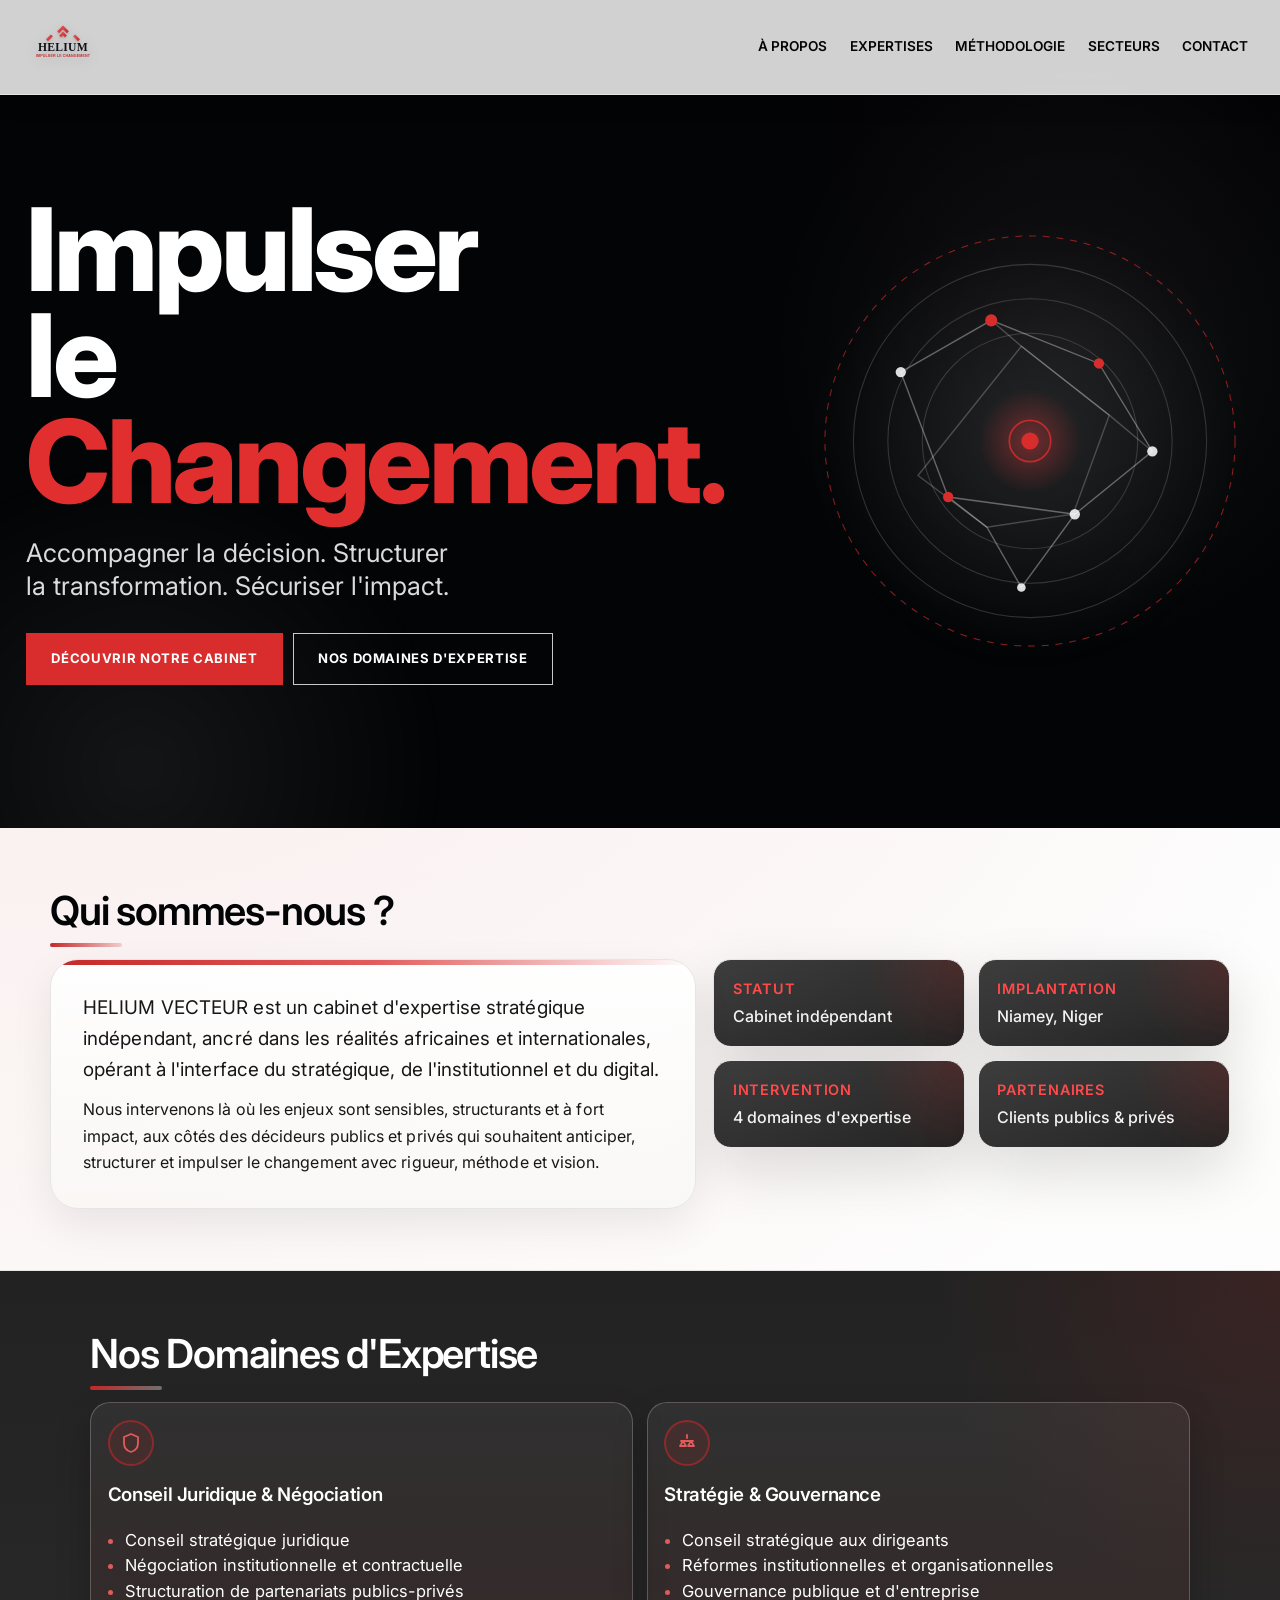
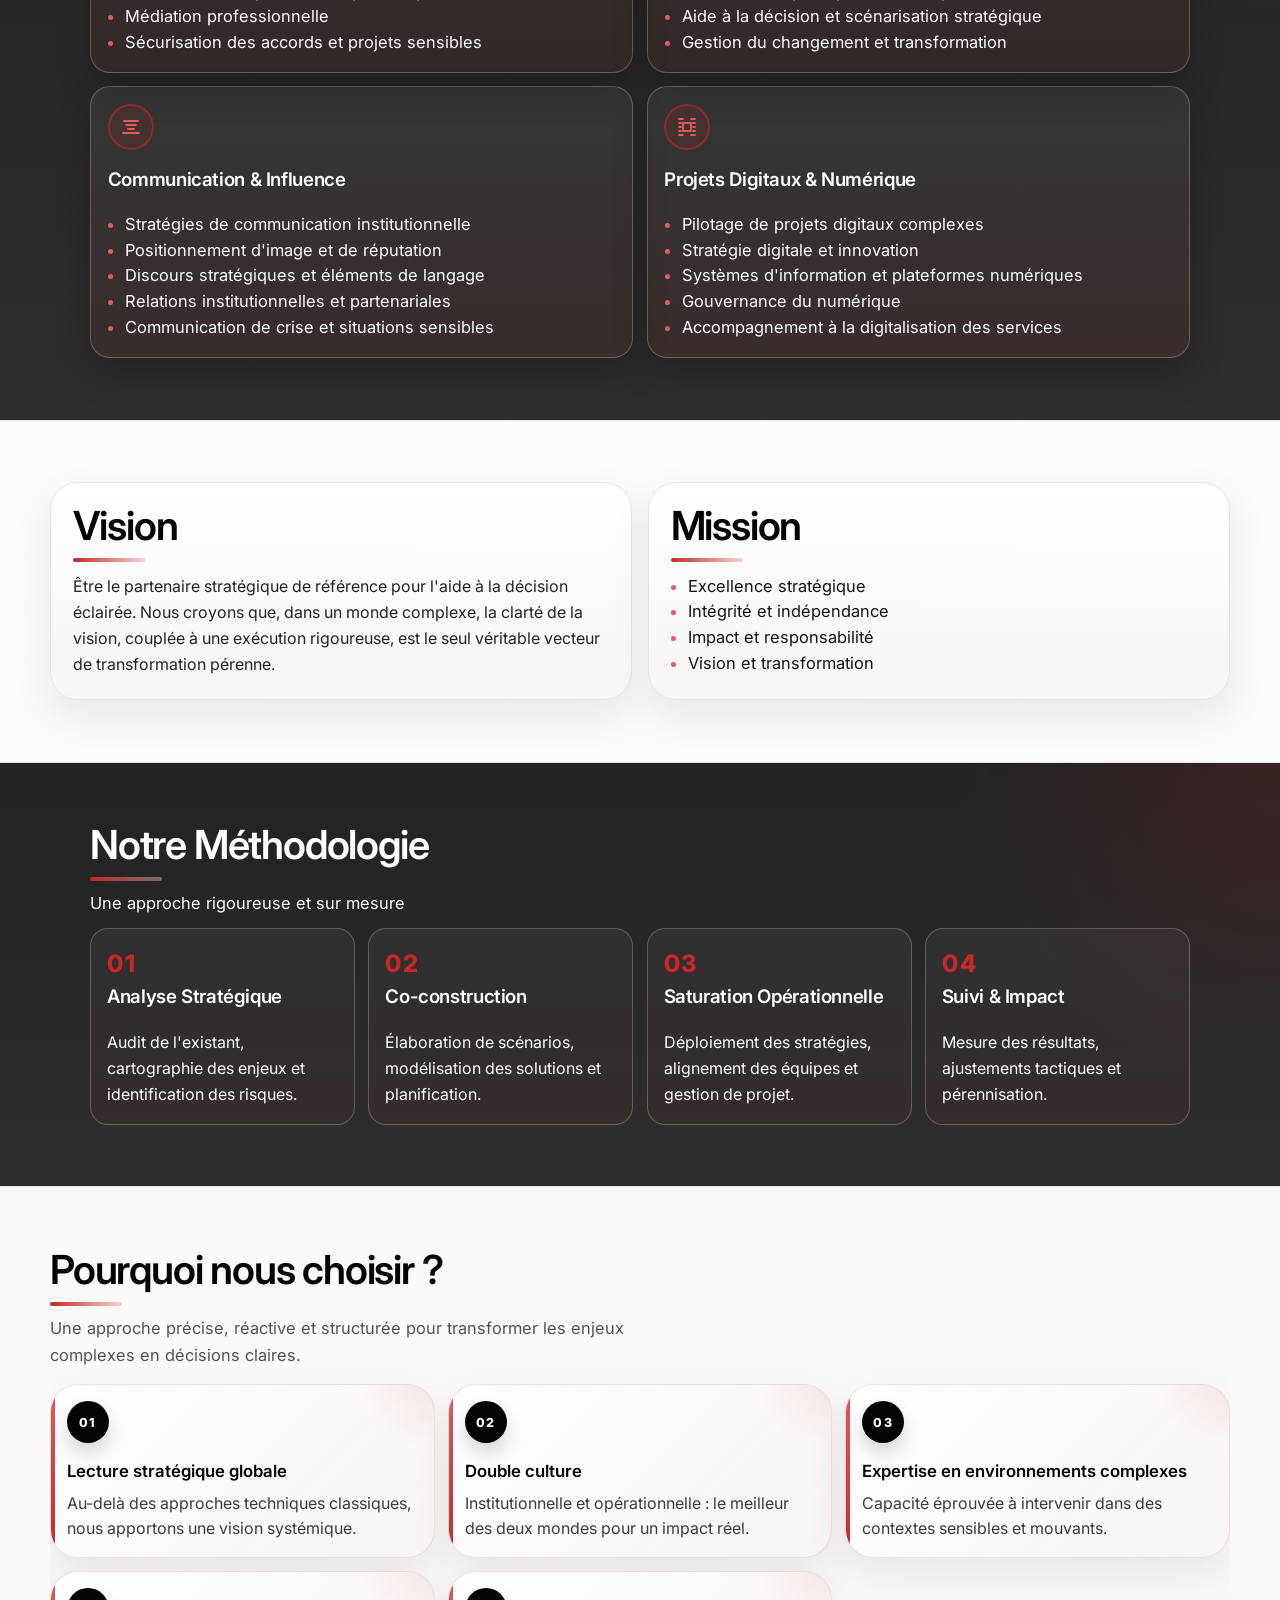
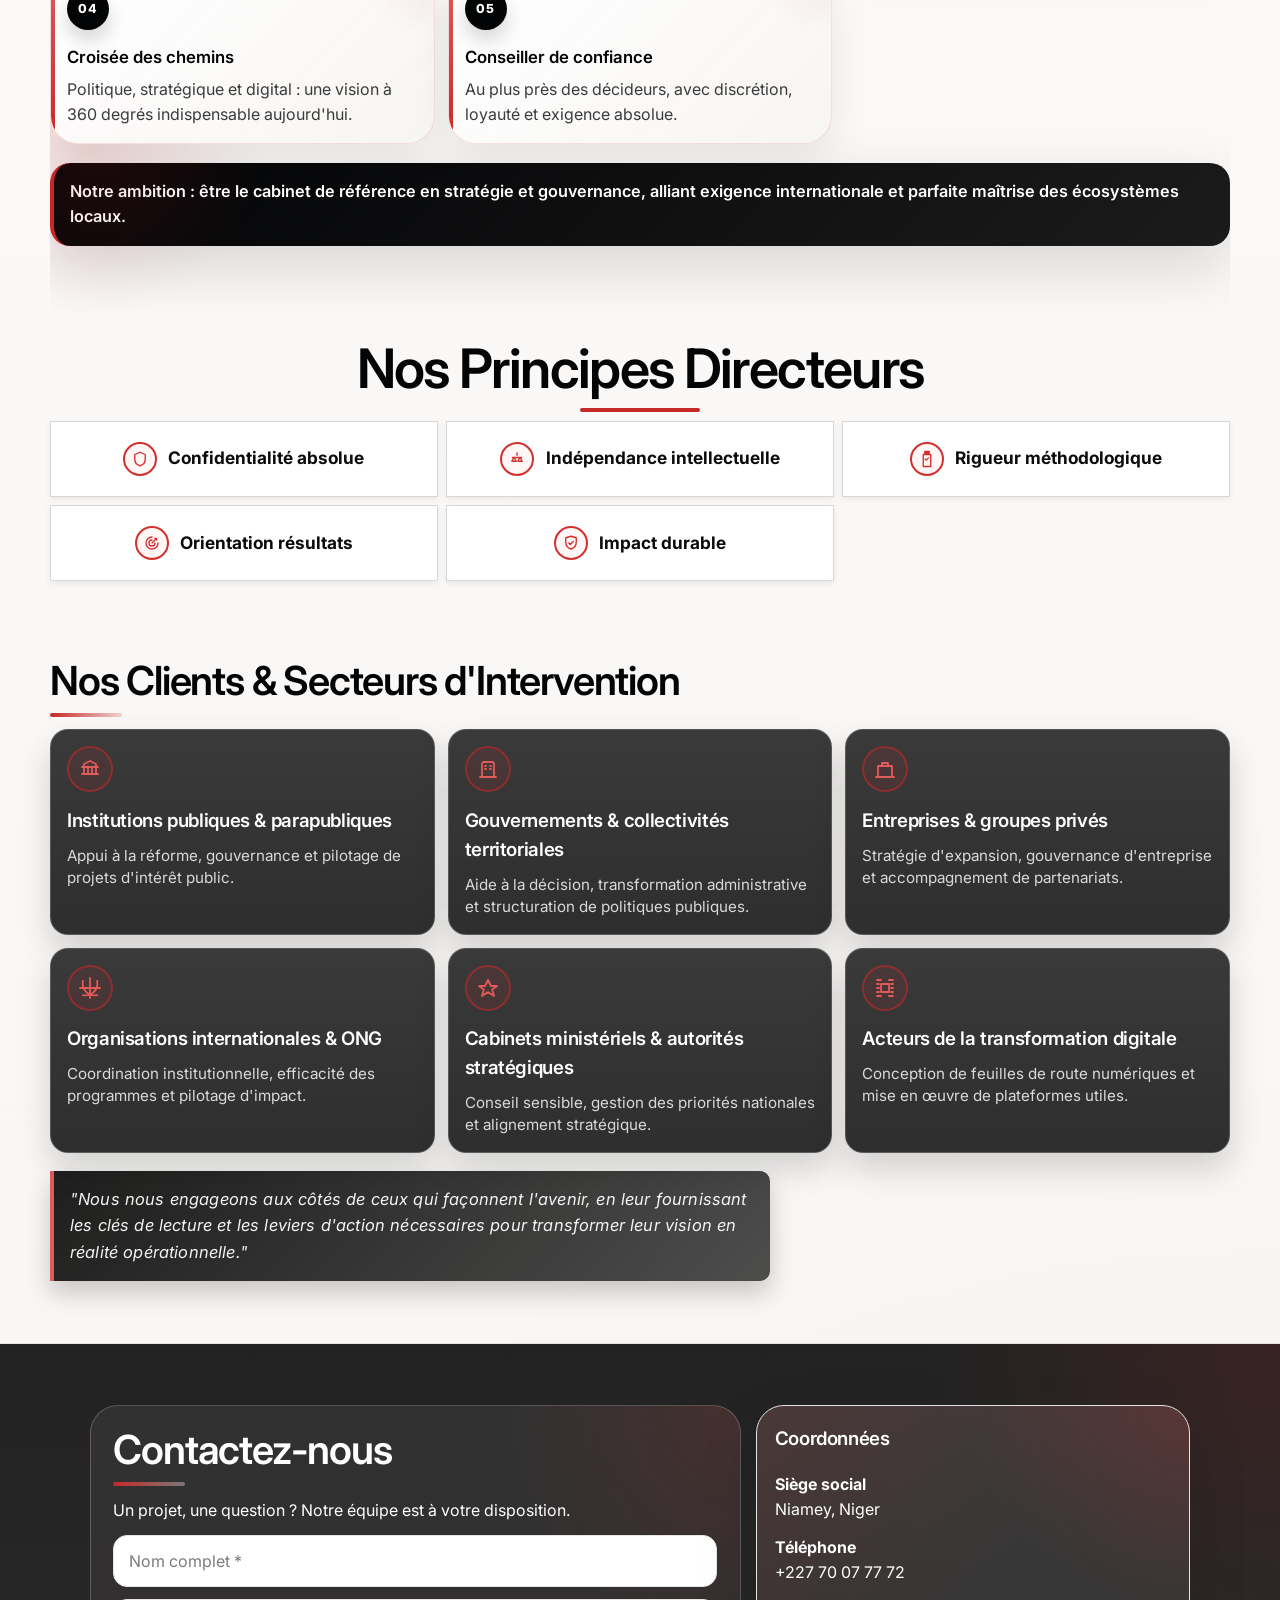
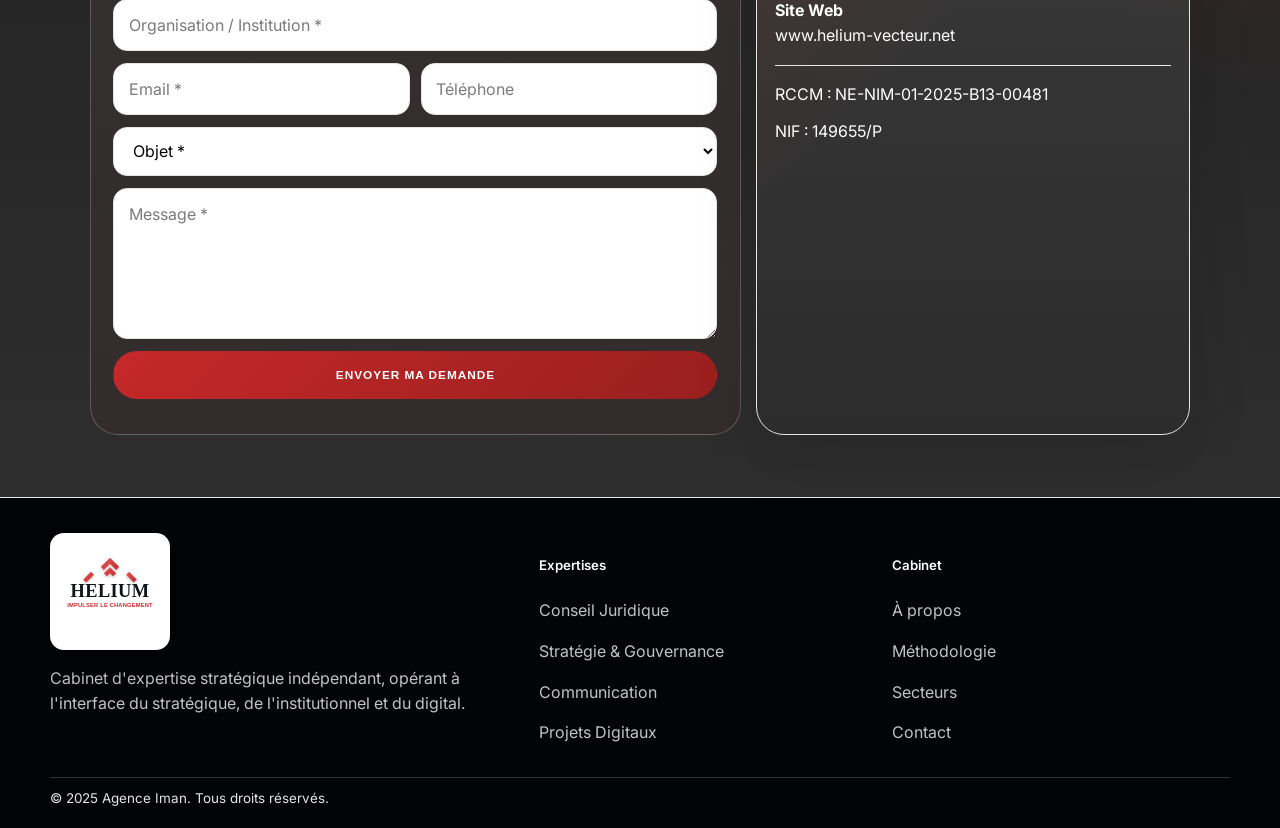
==== commit 4797cd8e: "retirer capital social" ====
--- a/index.html
+++ b/index.html
@@ -313,7 +313,7 @@
           <hr />
           <p>RCCM : NE-NIM-01-2025-B13-00481</p>
           <p>NIF : 149655/P</p>
-          <p>Capital social : 1 000 000 FCFA</p>
+          
         </aside>
       </section>
     </main>
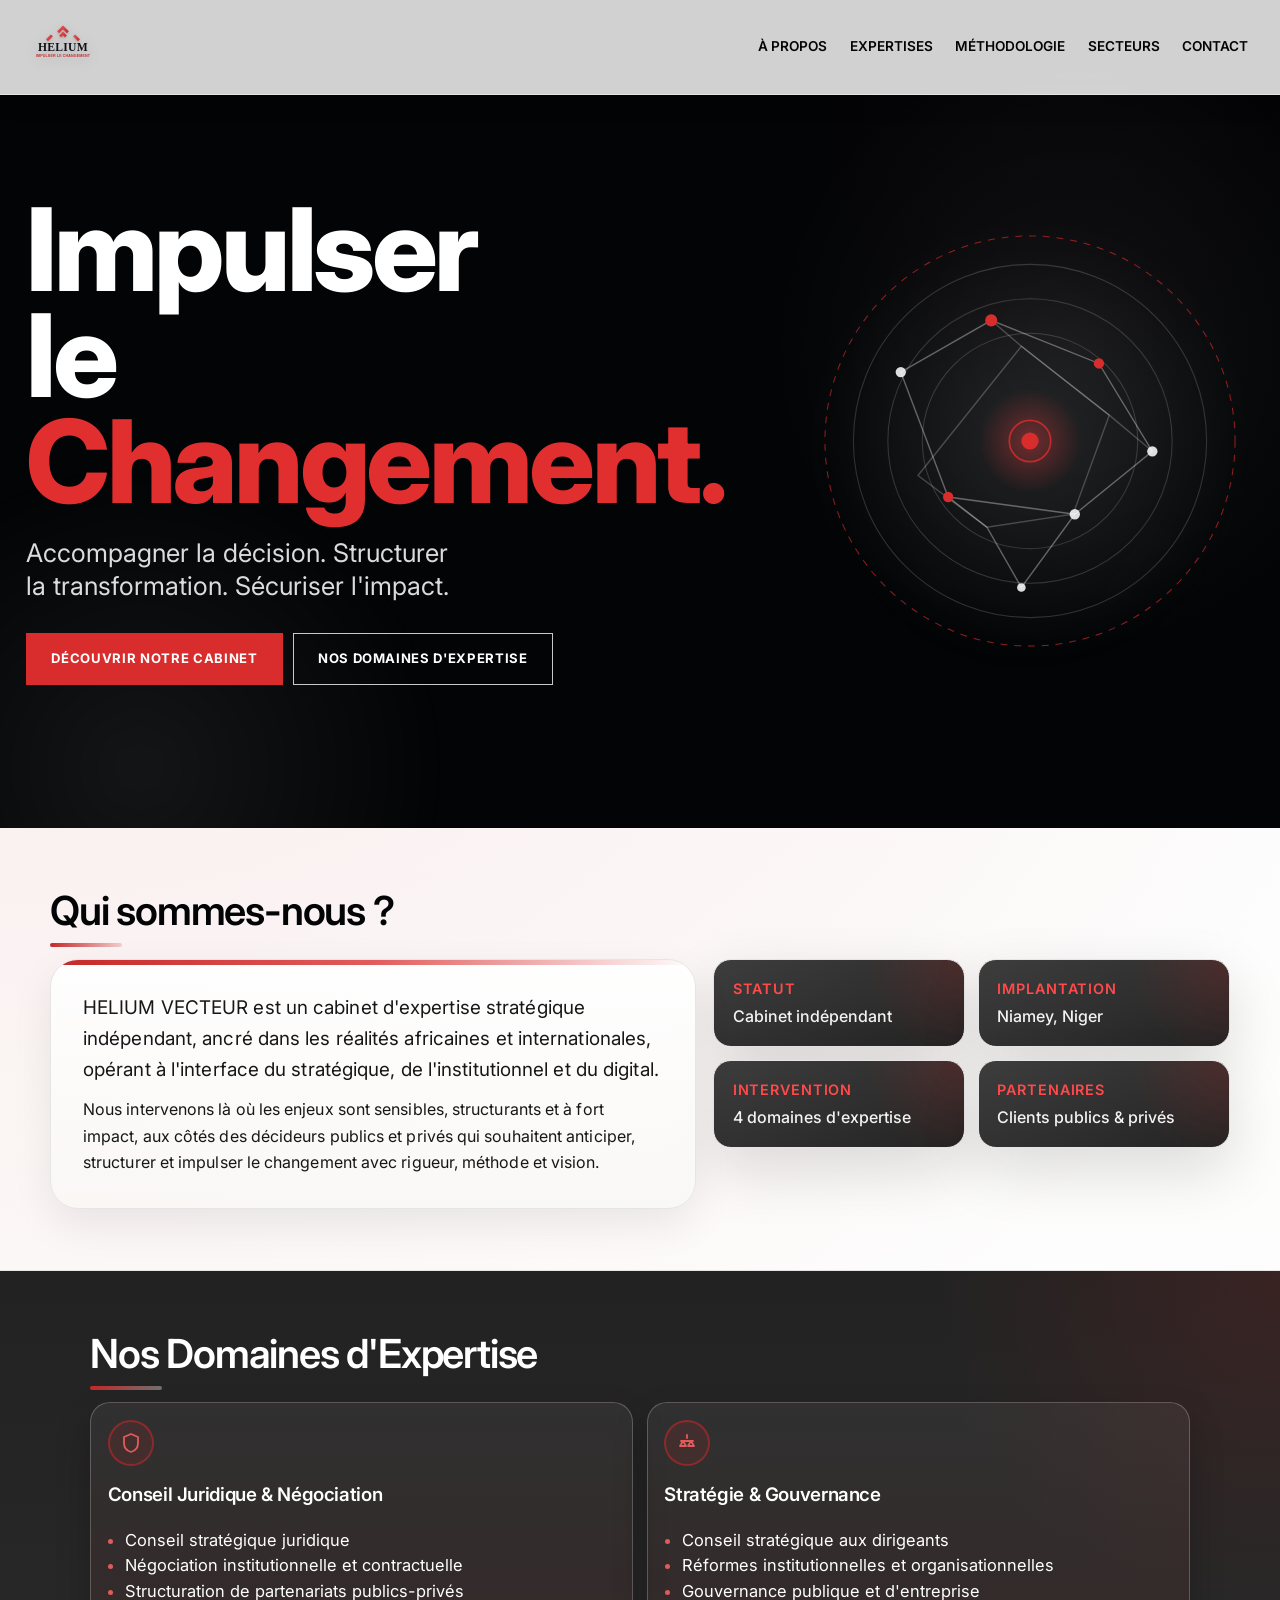
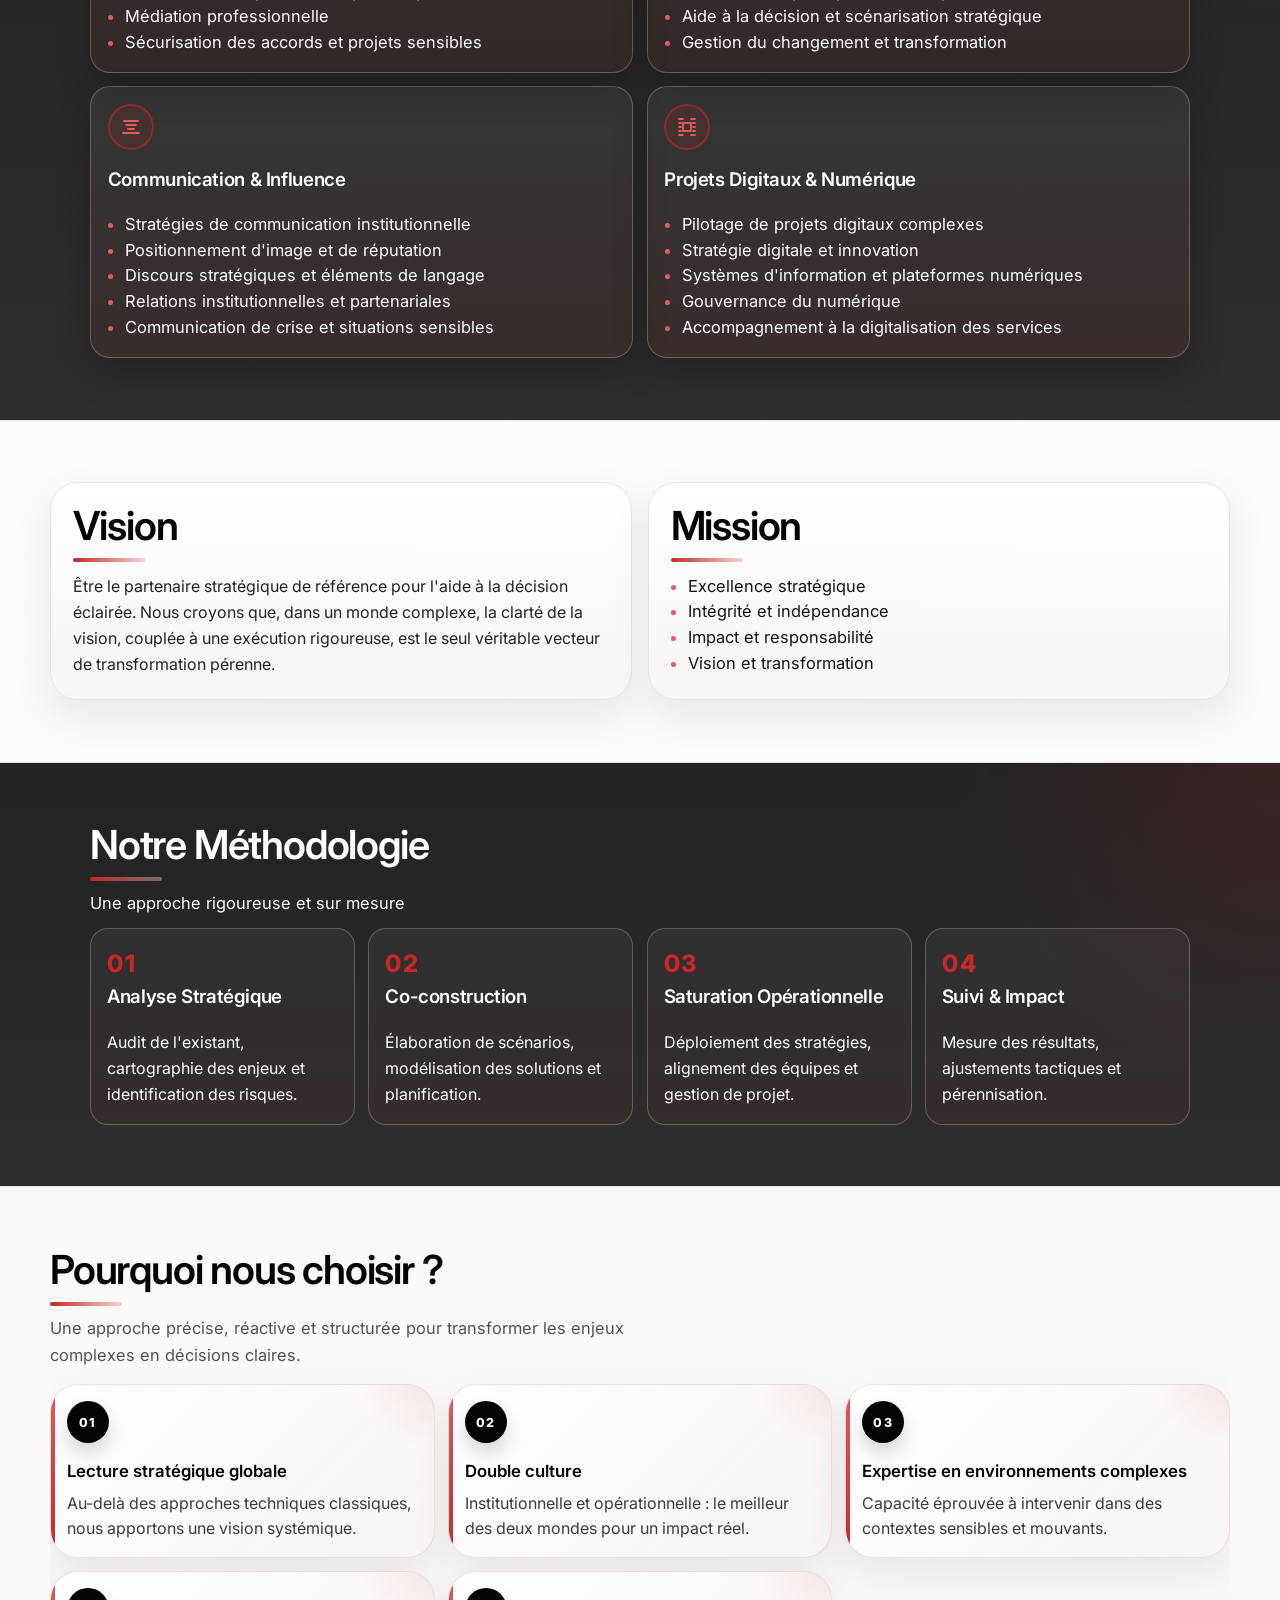
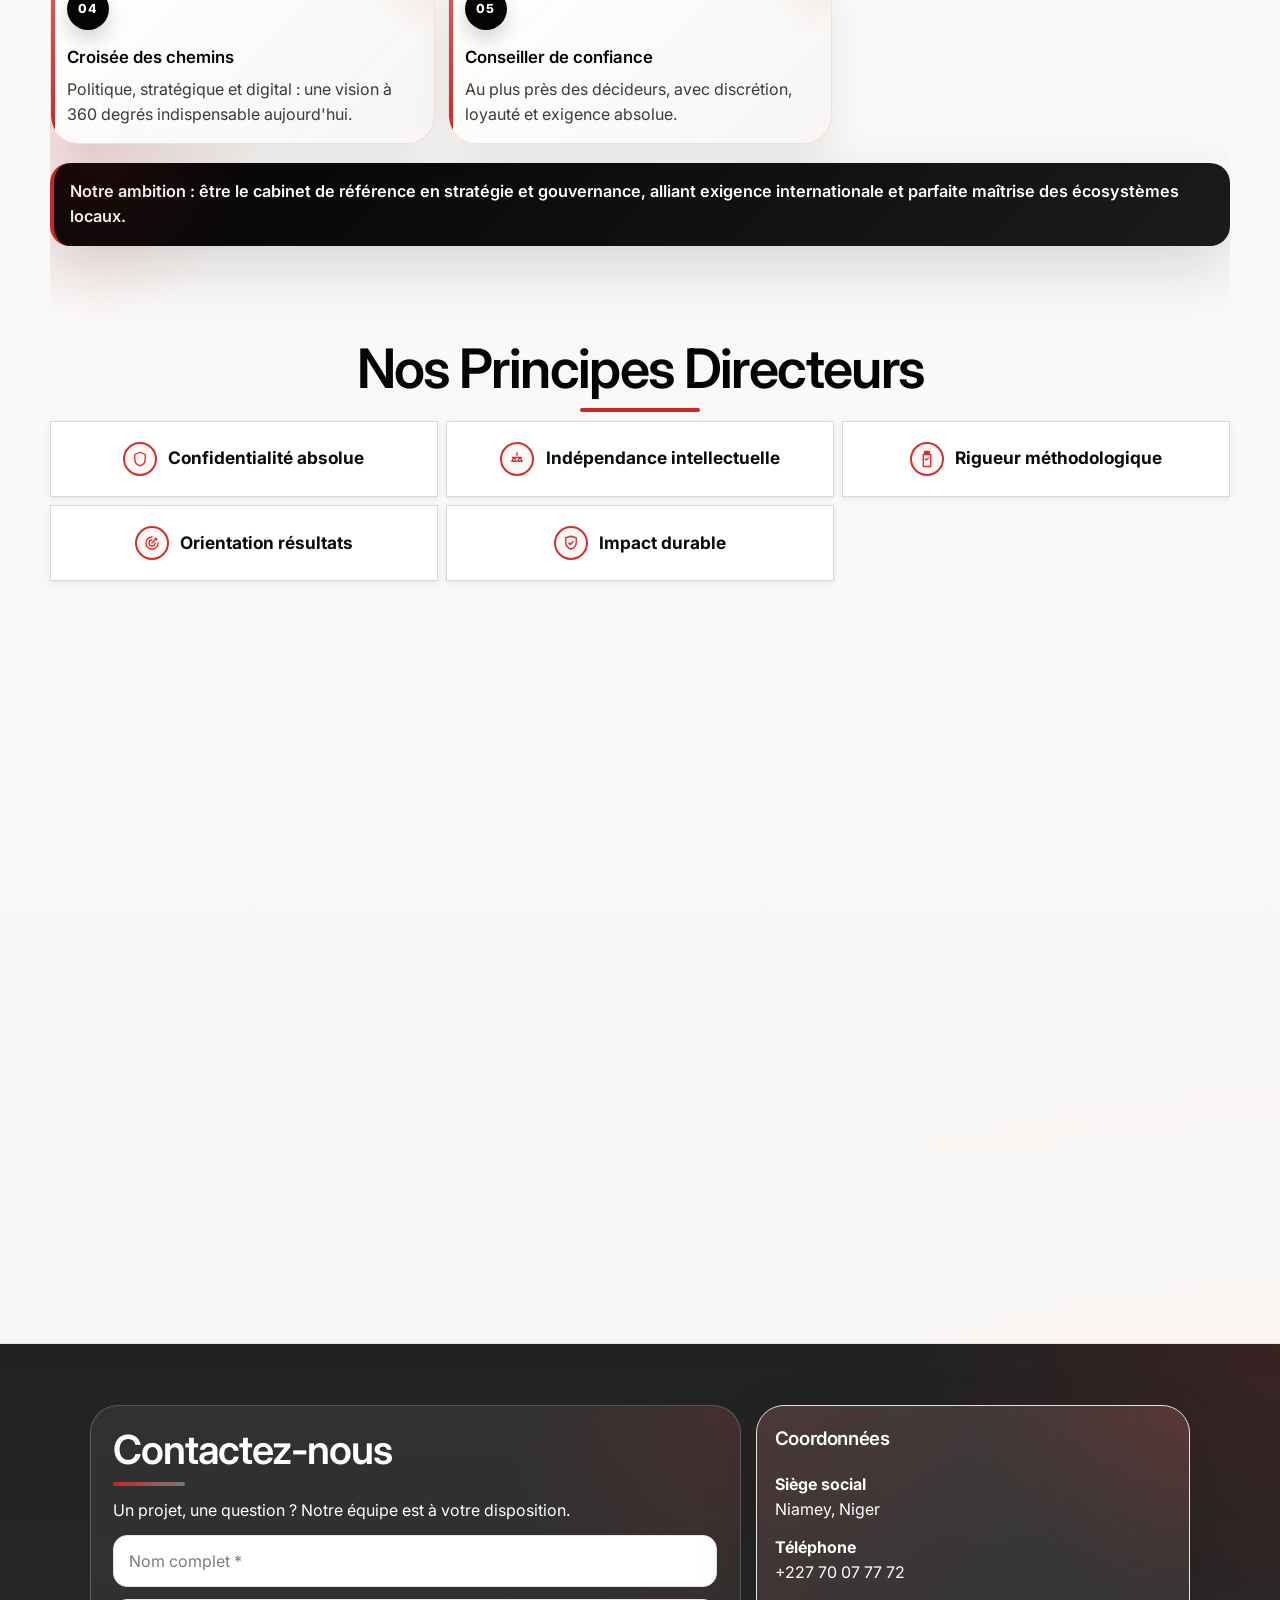
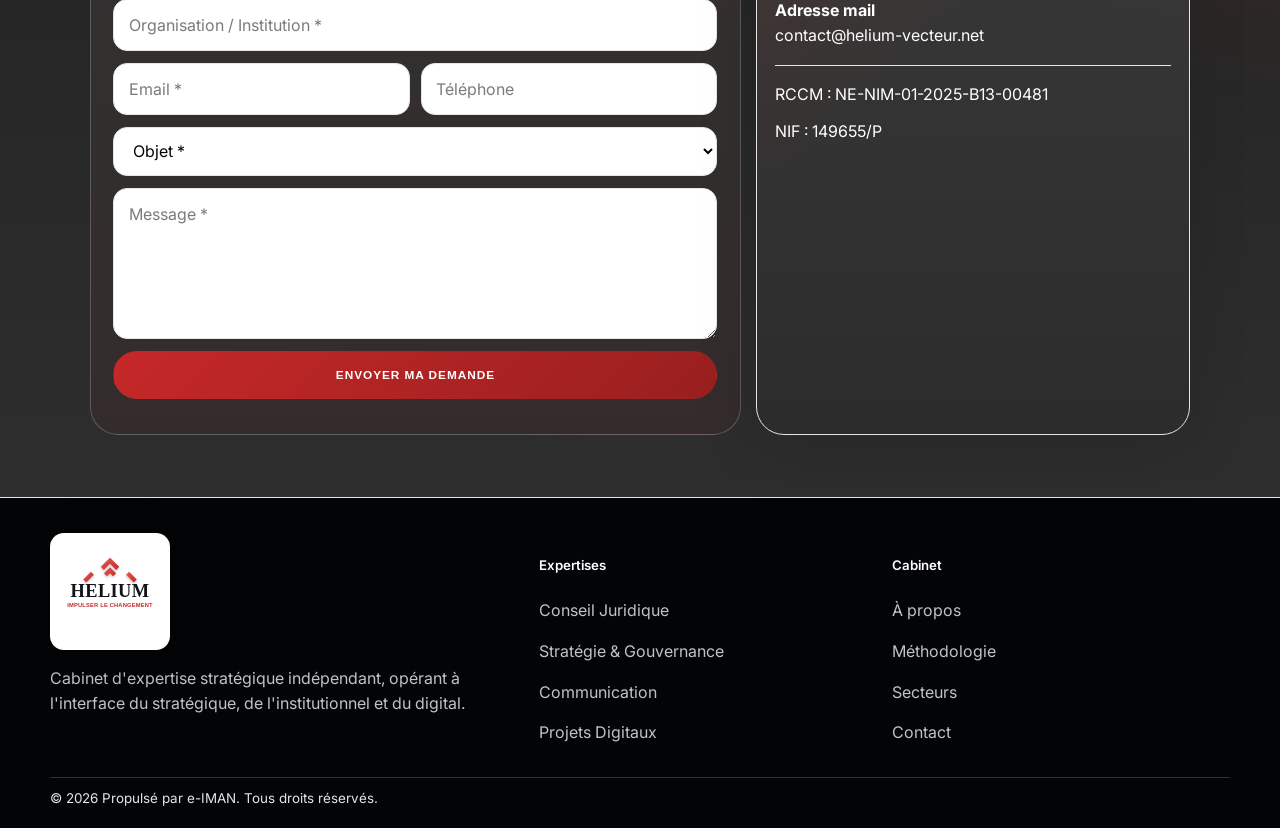
==== commit 87b5a26e: "cntact" ====
--- a/index.html
+++ b/index.html
@@ -309,7 +309,7 @@
           <h3>Coordonnées</h3>
           <p><strong>Siège social</strong><br />Niamey, Niger</p>
           <p><strong>Téléphone</strong><br />+227 70 07 77 72</p>
-          <p><strong>Site Web</strong><br />www.helium-vecteur.net</p>
+          <p><strong>Adresse mail</strong><br />contact@helium-vecteur.net</p>
           <hr />
           <p>RCCM : NE-NIM-01-2025-B13-00481</p>
           <p>NIF : 149655/P</p>
@@ -339,7 +339,7 @@
           <p>Contact</p>
         </div>
       </div>
-      <div class="copy">© 2025 Agence Iman. Tous droits réservés.</div>
+      <div class="copy">© 2026 Propulsé par e-IMAN. Tous droits réservés.</div>
     </footer>
 
     <script type="application/ld+json">
